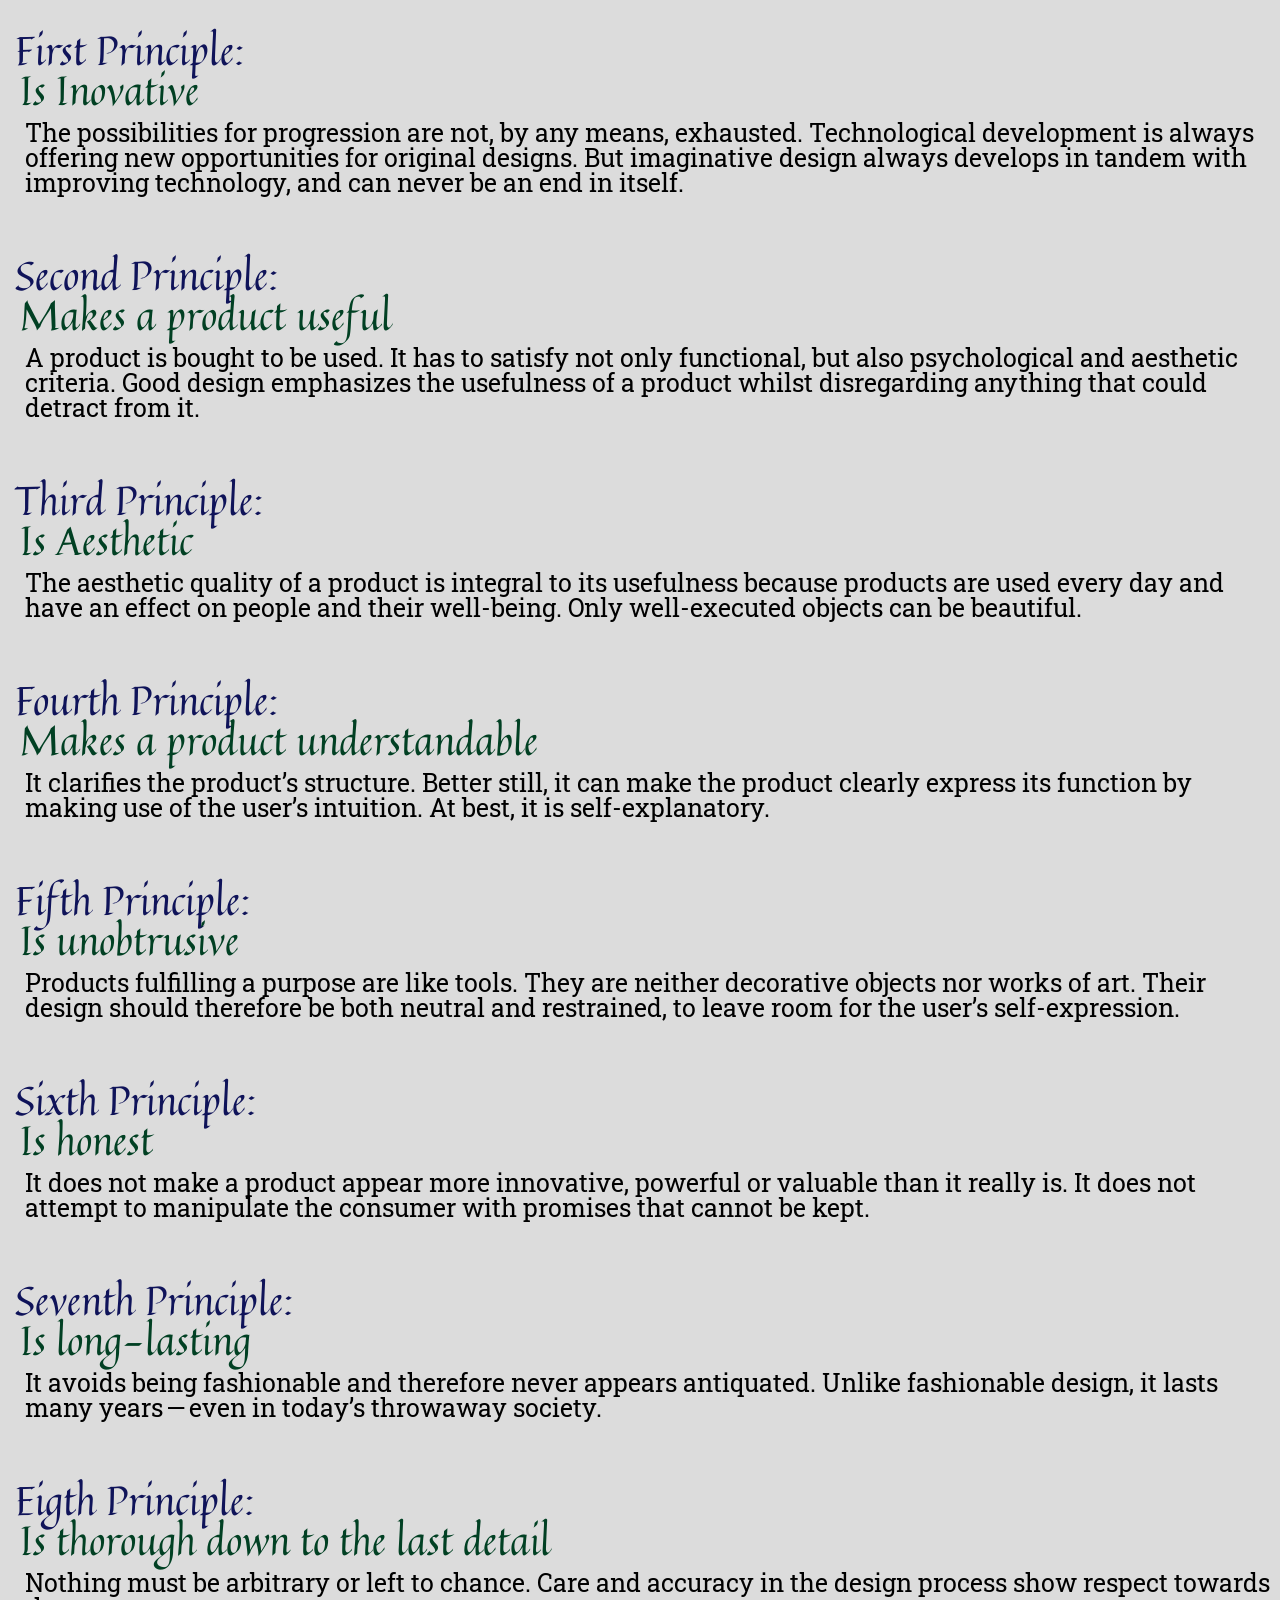
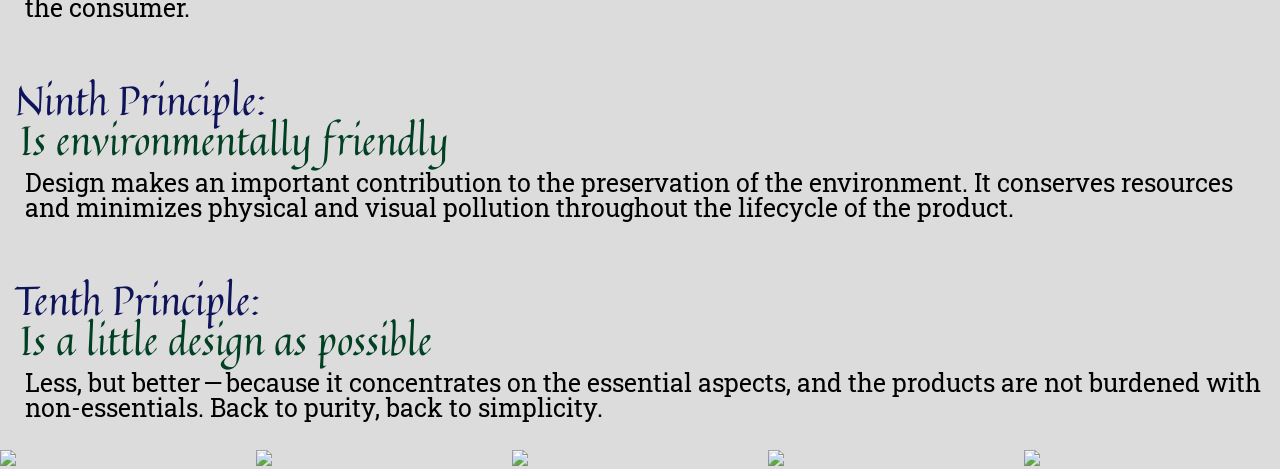
==== site/ten-principles.html @ a95f52fe "Added images to other html" ====
<!DOCTYPE html>
<html lang="en">
<head>
   <meta charset="UTF-8">
  <meta name="viewport" content="width=device-width,initial-scale=1">
  <title>Katherine Correa | katherinesc</title>
  <link href="css/reset.css" rel="stylesheet"><!-- DO NOT EDIT THIS LINE -->
  <link href="css/style.css" rel="stylesheet"><!-- DO NOT EDIT THIS LINE -->

  <link rel="preconnect" href="https://fonts.googleapis.com"> <!--Quintessential + Roboto Slab + New Amsterdam-->
  <link rel="preconnect" href="https://fonts.gstatic.com" crossorigin>
  <link href="https://fonts.googleapis.com/css2?family=New+Amsterdam&family=Quintessential&family=Roboto+Slab:wght@100..900&display=swap" rel="stylesheet">
</head>
<body>
  <main>
    <h3>First Principle:</h3>
    <h4>Is Inovative</h4>
    <h5>The possibilities for progression are not, by any means, exhausted. Technological development is always offering new opportunities for original designs. But imaginative design always develops in tandem with improving technology, and can never be an end in itself.</h5>

    <h3>Second Principle:</h3>
    <h4>Makes a product useful</h4>
    <h5>A product is bought to be used. It has to satisfy not only functional, but also psychological and aesthetic criteria. Good design emphasizes the usefulness of a product whilst disregarding anything that could detract from it.</h5>

    <h3>Third Principle:</h3>
    <h4>Is Aesthetic</h4>
    <h5>The aesthetic quality of a product is integral to its usefulness because products are used every day and have an effect on people and their well-being. Only well-executed objects can be beautiful.</h5>

    <h3>Fourth Principle:</h3>
    <h4>Makes a product understandable</h4>
    <h5>It clarifies the product’s structure. Better still, it can make the product clearly express its function by making use of the user’s intuition. At best, it is self-explanatory.</h5>

    <h3>Fifth Principle:</h3>
    <h4>Is unobtrusive</h4>
    <h5>Products fulfilling a purpose are like tools. They are neither decorative objects nor works of art. Their design should therefore be both neutral and restrained, to leave room for the user’s self-expression.</h5>

    <h3>Sixth Principle:</h3>
    <h4>Is honest</h4>
    <h5>It does not make a product appear more innovative, powerful or valuable than it really is. It does not attempt to manipulate the consumer with promises that cannot be kept.</h5>

    <h3>Seventh Principle:</h3>
    <h4>Is long-lasting</h4>
    <h5>It avoids being fashionable and therefore never appears antiquated. Unlike fashionable design, it lasts many years — even in today’s throwaway society.</h5>

    <h3>Eigth Principle:</h3>
    <h4>Is thorough down to the last detail</h4>
    <h5>Nothing must be arbitrary or left to chance. Care and accuracy in the design process show respect towards the consumer.</h5>

    <h3>Ninth Principle:</h3>
    <h4>Is environmentally friendly</h4>
    <h5>Design makes an important contribution to the preservation of the environment. It conserves resources and minimizes physical and visual pollution throughout the lifecycle of the product.</h5>

    <h3>Tenth Principle:</h3>
    <h4>Is a little design as possible</h4>
    <h5>Less, but better — because it concentrates on the essential aspects, and the products are not burdened with non-essentials. Back to purity, back to simplicity.</h5>

    <div><img src="https://www.arredativo.it/wp-content/uploads/2016/07/dieterfour.jpg" ><img
      src="https://d2lsod3xpjaepj.cloudfront.net/files/assets/2000/1328/crop169/710.jpg"><img src="https://www.lifeofanarchitect.com/wp-content/uploads/2011/05/Dieter-Rams.jpg"><img src="https://miro.medium.com/0*X5BaAZGaiue92Lk_"><img src="https://media.architecturaldigest.com/photos/5bf4395354719d268fefce85/2:1/w_1280%2Cc_limit/image1-dieterramsatvitsoeligbyannebrassierid445copyvitsoe.jpg"></div>
  </main>
</body>
</html>
---- site/css/style.css ----
body {
  background-color:gainsboro;
}

img{
  display:inline-block;
  width:20%
}

h1{
  font-family:"Quintessential", sans-serif;
  font-size: 4rem;
  color:navy;
  padding-top: 20px;
  padding-left: 10px;
}

li,h2{
  padding-top: 20px;
  text-align: center;
  font-family:"Roboto Slab", sans-serif;
  font-size:20px;
  color:#171940;
}

h3{
  padding-top:30px;
  font-family:"Quintessential", sans-serif;
  font-size:40px;
  padding-left:15px;
  color:#0F1359;
}

h4{
  padding-left:20px;
  font-family:"Quintessential", sans-serif;
  font-size:40px;
  color:#014023;
}

h5{
  padding-left:25px;
  padding-top:10px;
  font-size:25px;
  padding-bottom:30px;
  font-family: "Roboto Slab", sans-serif;
}
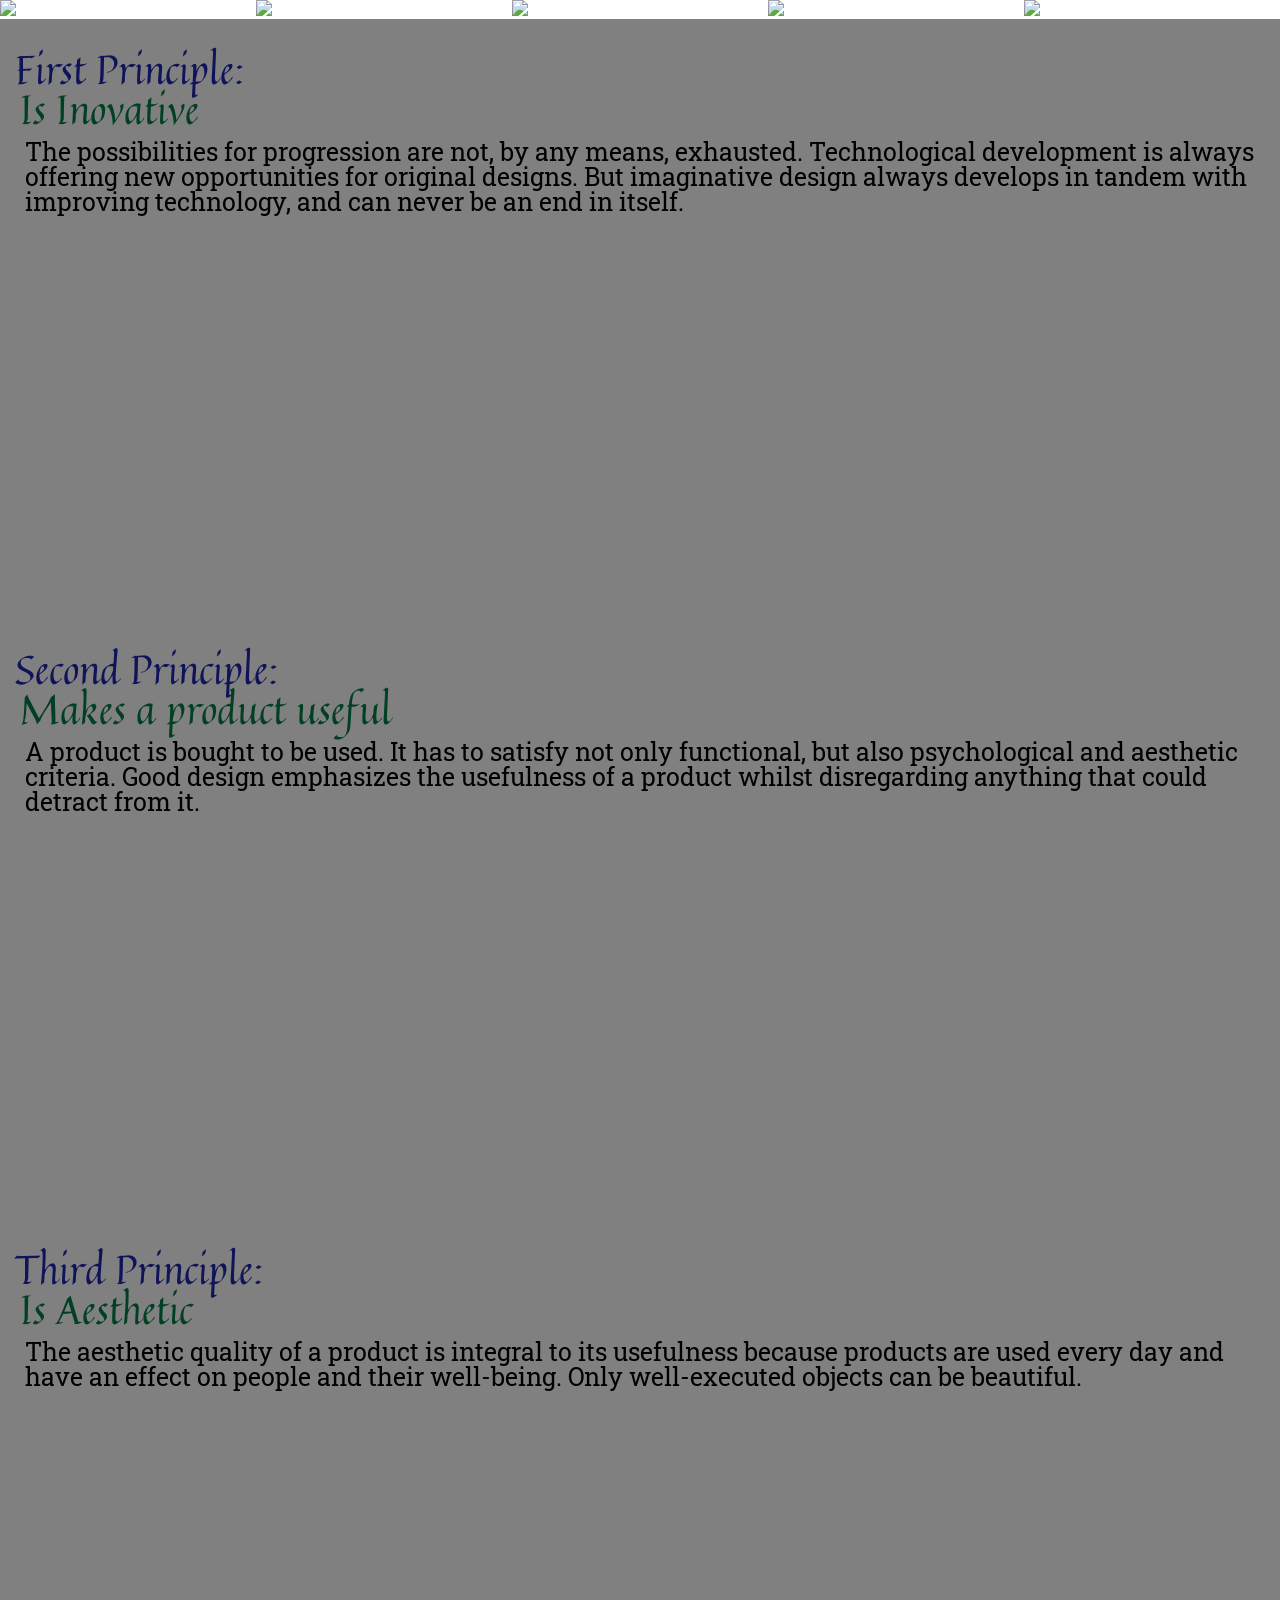
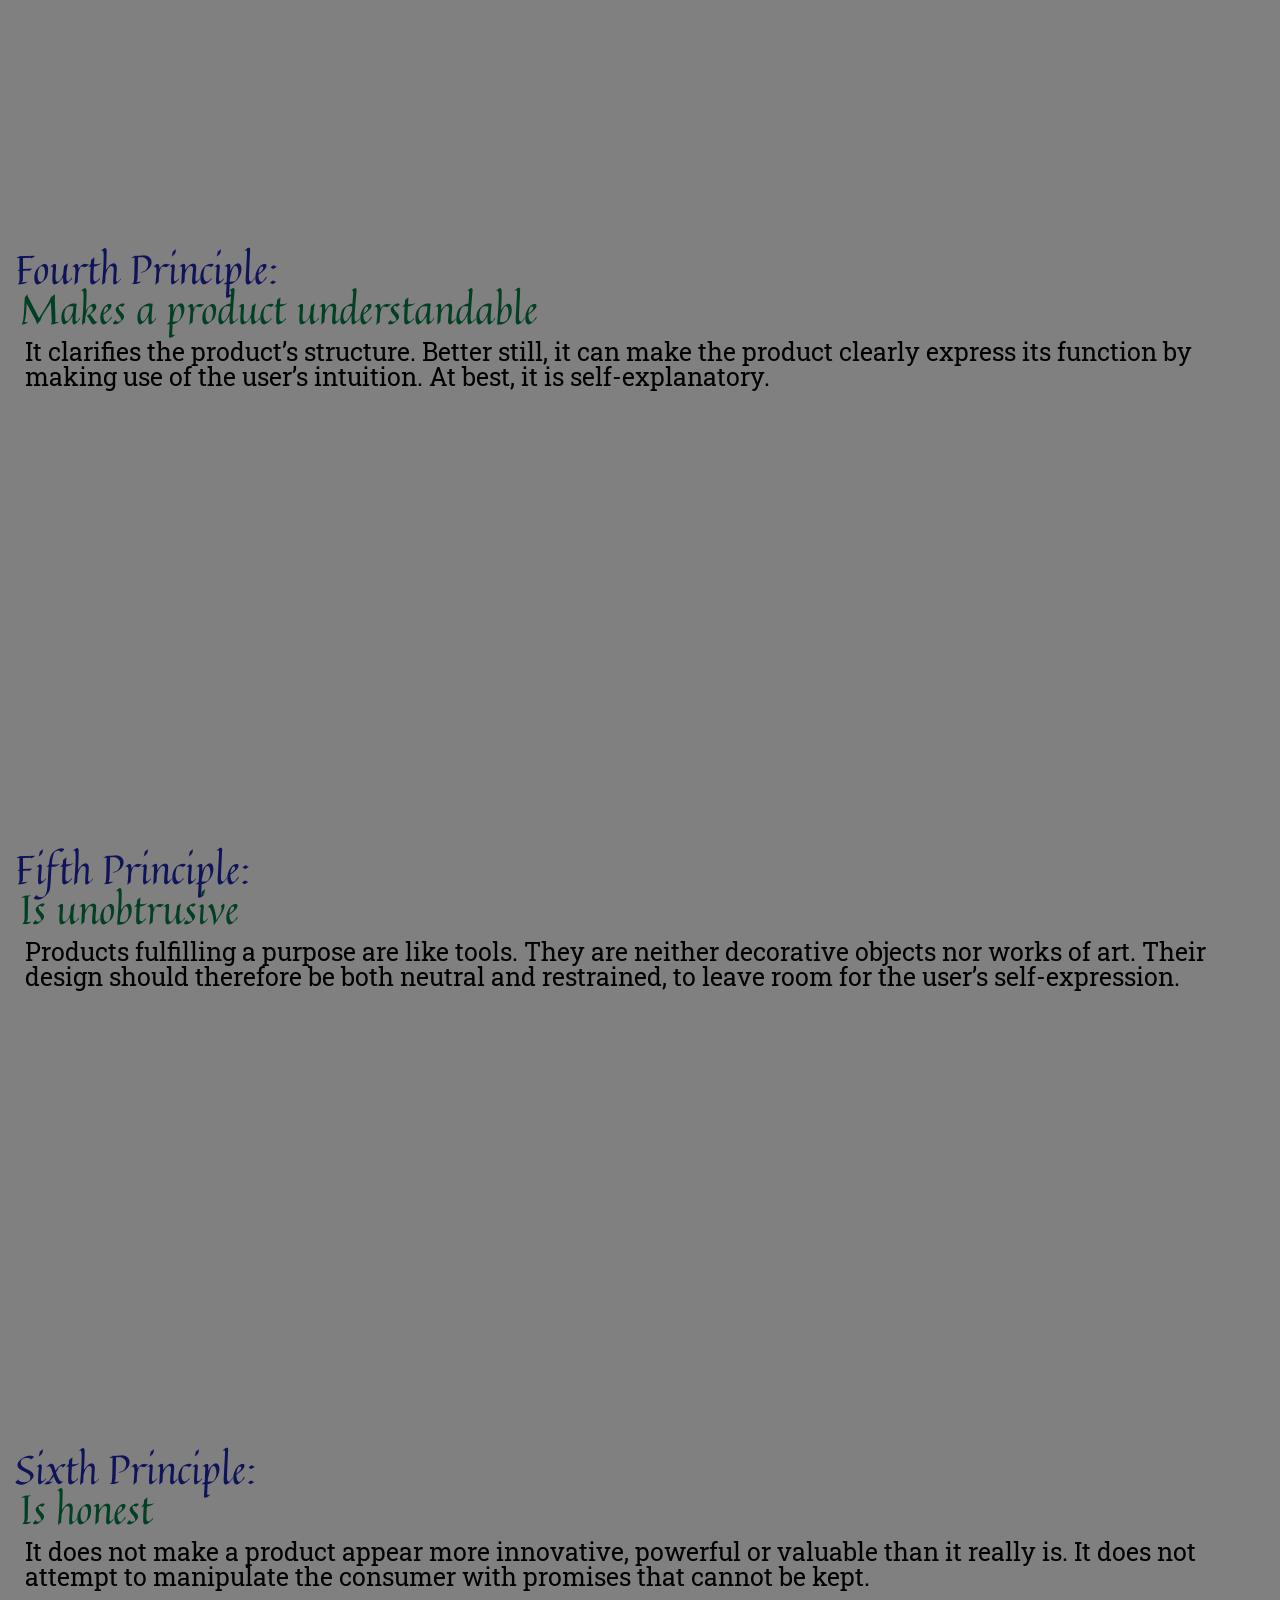
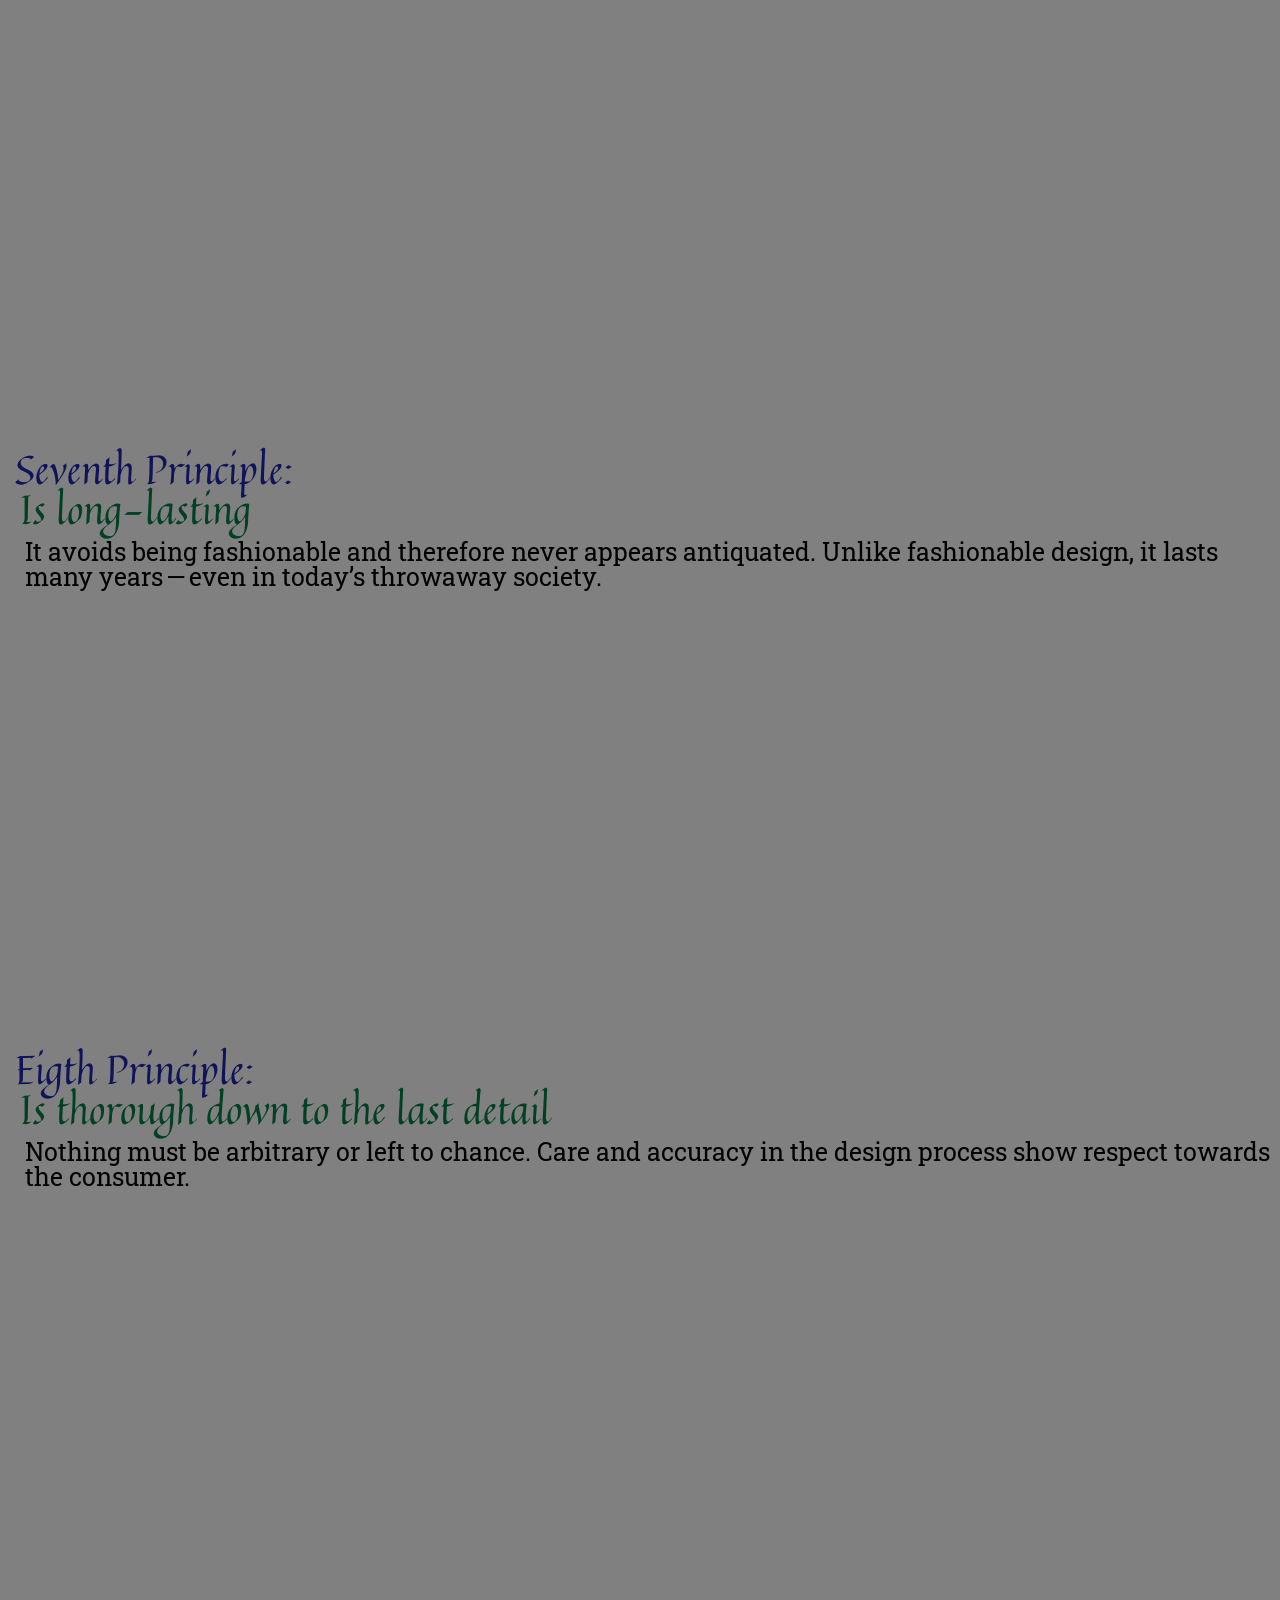
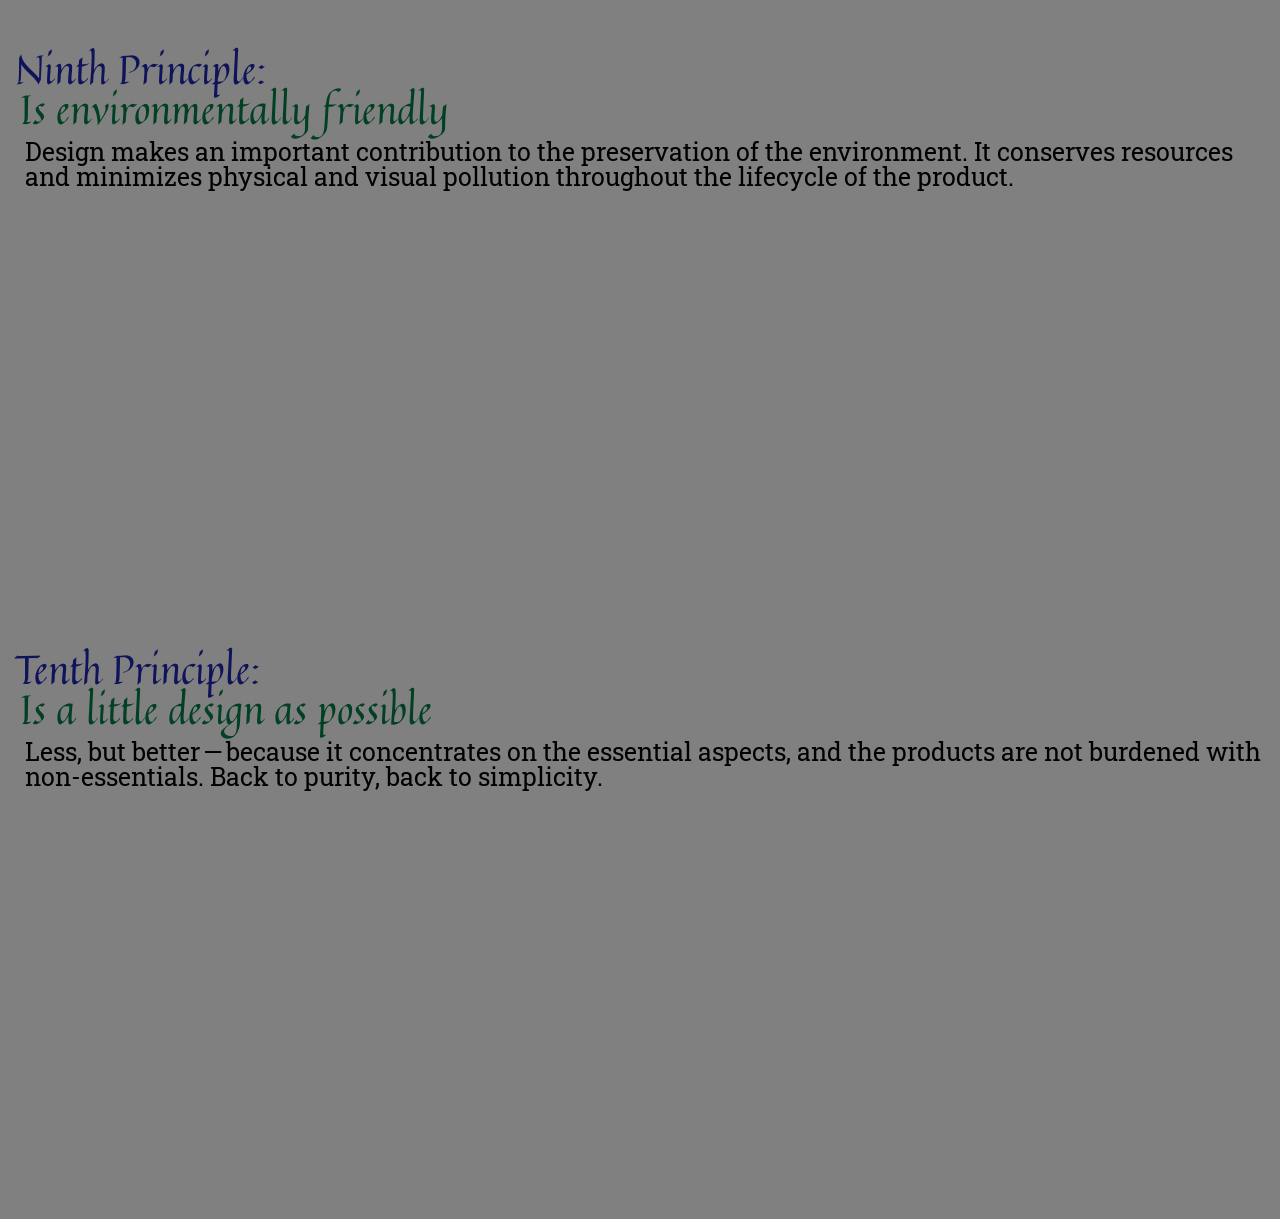
==== commit ba9d7902: "Made images header" ====
--- a/site/ten-principles.html
+++ b/site/ten-principles.html
@@ -12,7 +12,13 @@
   <link href="https://fonts.googleapis.com/css2?family=New+Amsterdam&family=Quintessential&family=Roboto+Slab:wght@100..900&display=swap" rel="stylesheet">
 </head>
 <body>
+  <header>
+    <div><img src="https://www.arredativo.it/wp-content/uploads/2016/07/dieterfour.jpg" ><img
+      src="https://d2lsod3xpjaepj.cloudfront.net/files/assets/2000/1328/crop169/710.jpg"><img src="https://www.lifeofanarchitect.com/wp-content/uploads/2011/05/Dieter-Rams.jpg"><img src="https://miro.medium.com/0*X5BaAZGaiue92Lk_"><img src="https://media.architecturaldigest.com/photos/5bf4395354719d268fefce85/2:1/w_1280%2Cc_limit/image1-dieterramsatvitsoeligbyannebrassierid445copyvitsoe.jpg"></div>
+    </header>
+
   <main>
+
     <h3>First Principle:</h3>
     <h4>Is Inovative</h4>
     <h5>The possibilities for progression are not, by any means, exhausted. Technological development is always offering new opportunities for original designs. But imaginative design always develops in tandem with improving technology, and can never be an end in itself.</h5>
@@ -53,8 +59,6 @@
     <h4>Is a little design as possible</h4>
     <h5>Less, but better — because it concentrates on the essential aspects, and the products are not burdened with non-essentials. Back to purity, back to simplicity.</h5>
 
-    <div><img src="https://www.arredativo.it/wp-content/uploads/2016/07/dieterfour.jpg" ><img
-      src="https://d2lsod3xpjaepj.cloudfront.net/files/assets/2000/1328/crop169/710.jpg"><img src="https://www.lifeofanarchitect.com/wp-content/uploads/2011/05/Dieter-Rams.jpg"><img src="https://miro.medium.com/0*X5BaAZGaiue92Lk_"><img src="https://media.architecturaldigest.com/photos/5bf4395354719d268fefce85/2:1/w_1280%2Cc_limit/image1-dieterramsatvitsoeligbyannebrassierid445copyvitsoe.jpg"></div>
   </main>
 </body>
 </html>
--- a/site/css/style.css
+++ b/site/css/style.css
@@ -1,6 +1,12 @@
 body {
-  background-color:gainsboro;
+  background-image: linear-gradient(rgba(0,0,0,0.3)), url("../img/dieter-rams-5.jpg");
+  background-attachment: fixed;
+  height: 100vh;
+  background-size: cover;
+  background-position: center;
+  background-repeat: no-repeat;
 }
+
 
 img{
   display:inline-block;
@@ -20,7 +26,7 @@
   text-align: center;
   font-family:"Roboto Slab", sans-serif;
   font-size:20px;
-  color:#171940;
+  color:whitesmoke;
 }
 
 h3{
@@ -29,6 +35,7 @@
   font-size:40px;
   padding-left:15px;
   color:#0F1359;
+  background-color: gray;
 }
 
 h4{
@@ -36,6 +43,7 @@
   font-family:"Quintessential", sans-serif;
   font-size:40px;
   color:#014023;
+  background-color: gray;
 }
 
 h5{
@@ -44,4 +52,6 @@
   font-size:25px;
   padding-bottom:30px;
   font-family: "Roboto Slab", sans-serif;
+  height: 50vh;
+  background-color: gray;
 }
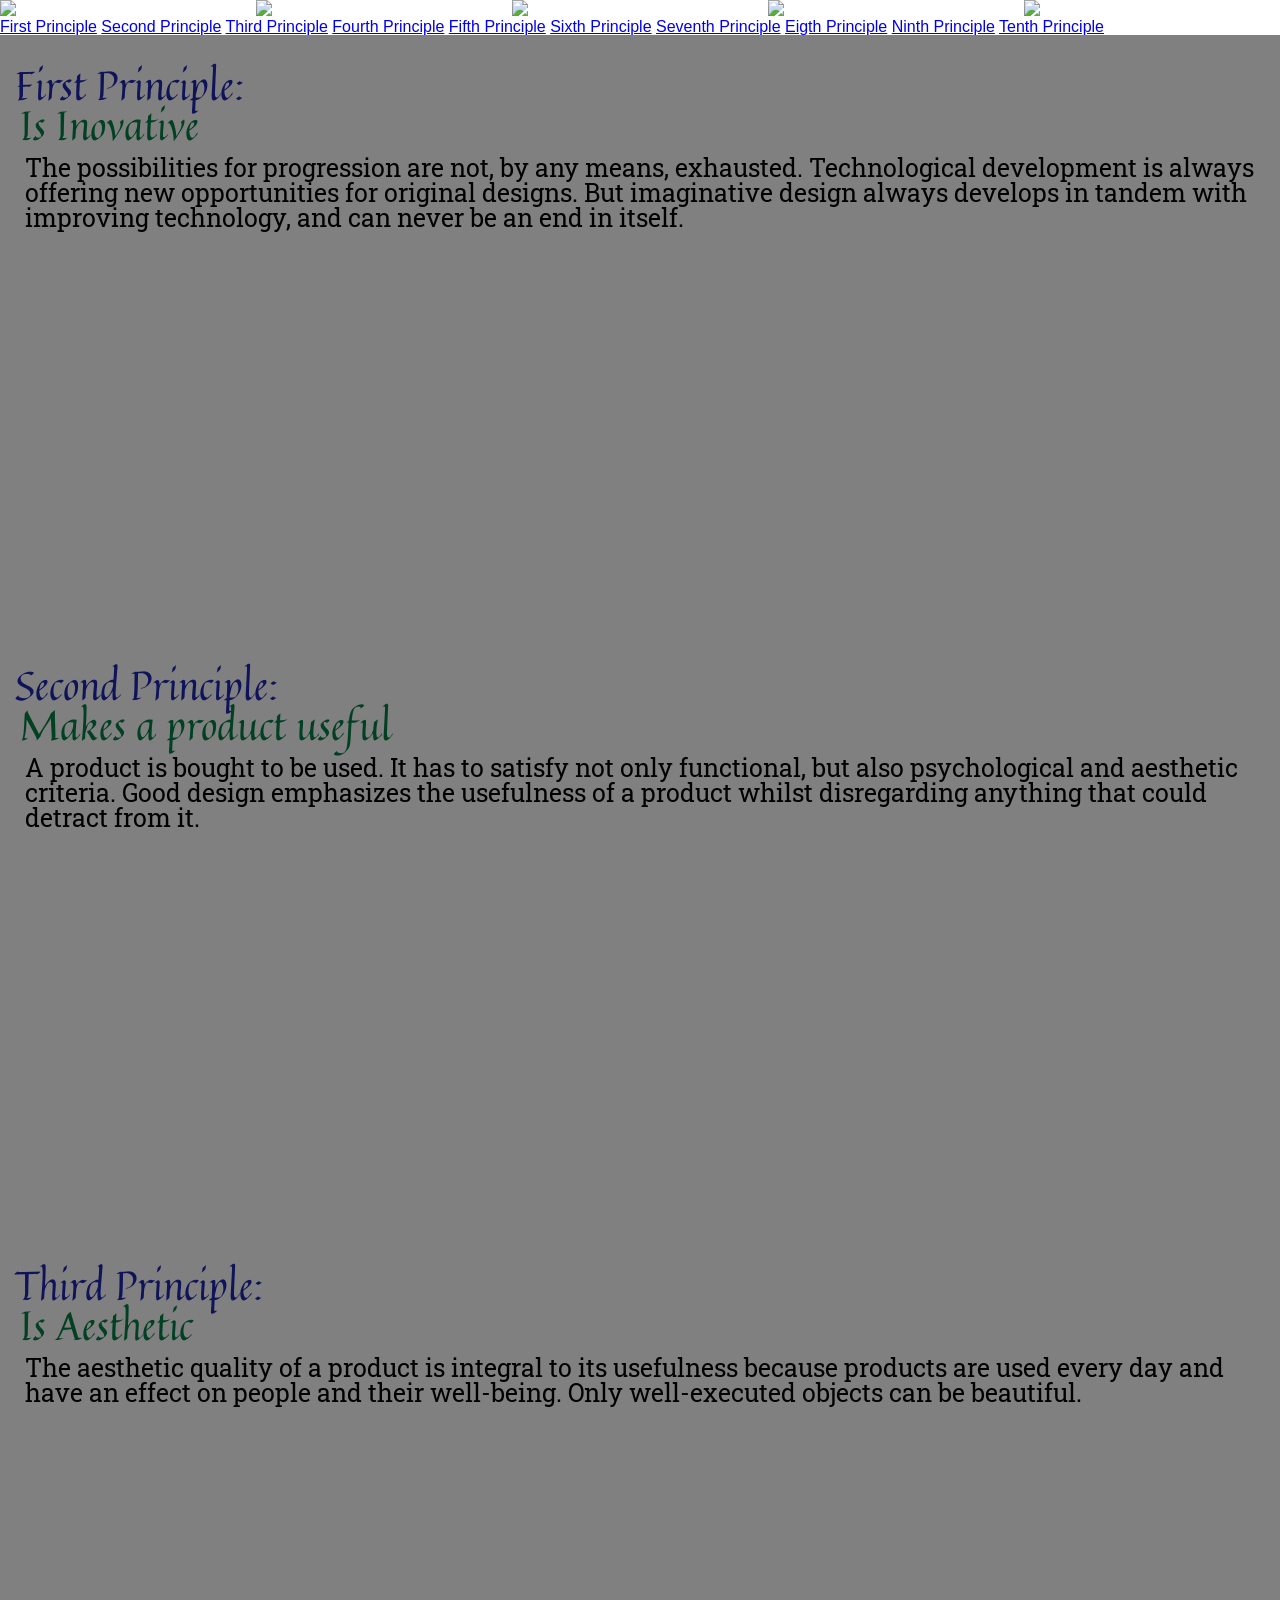
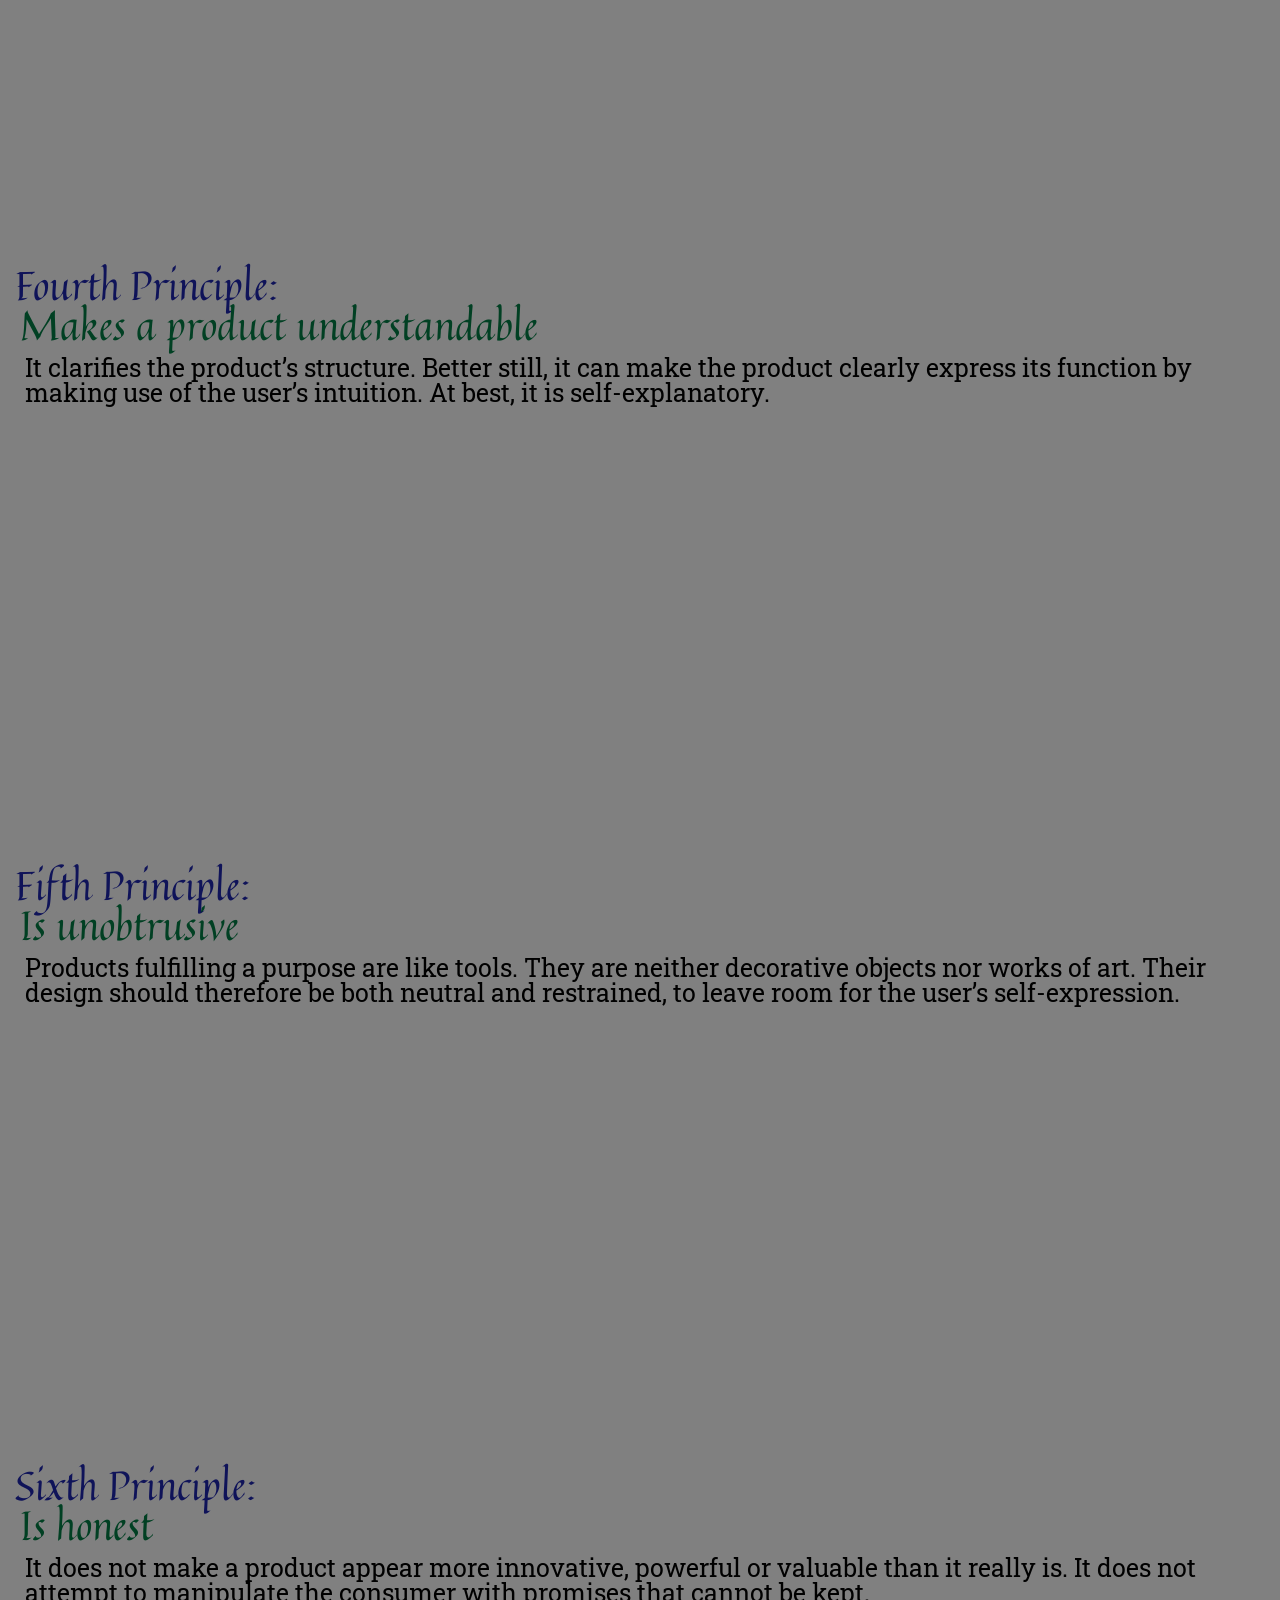
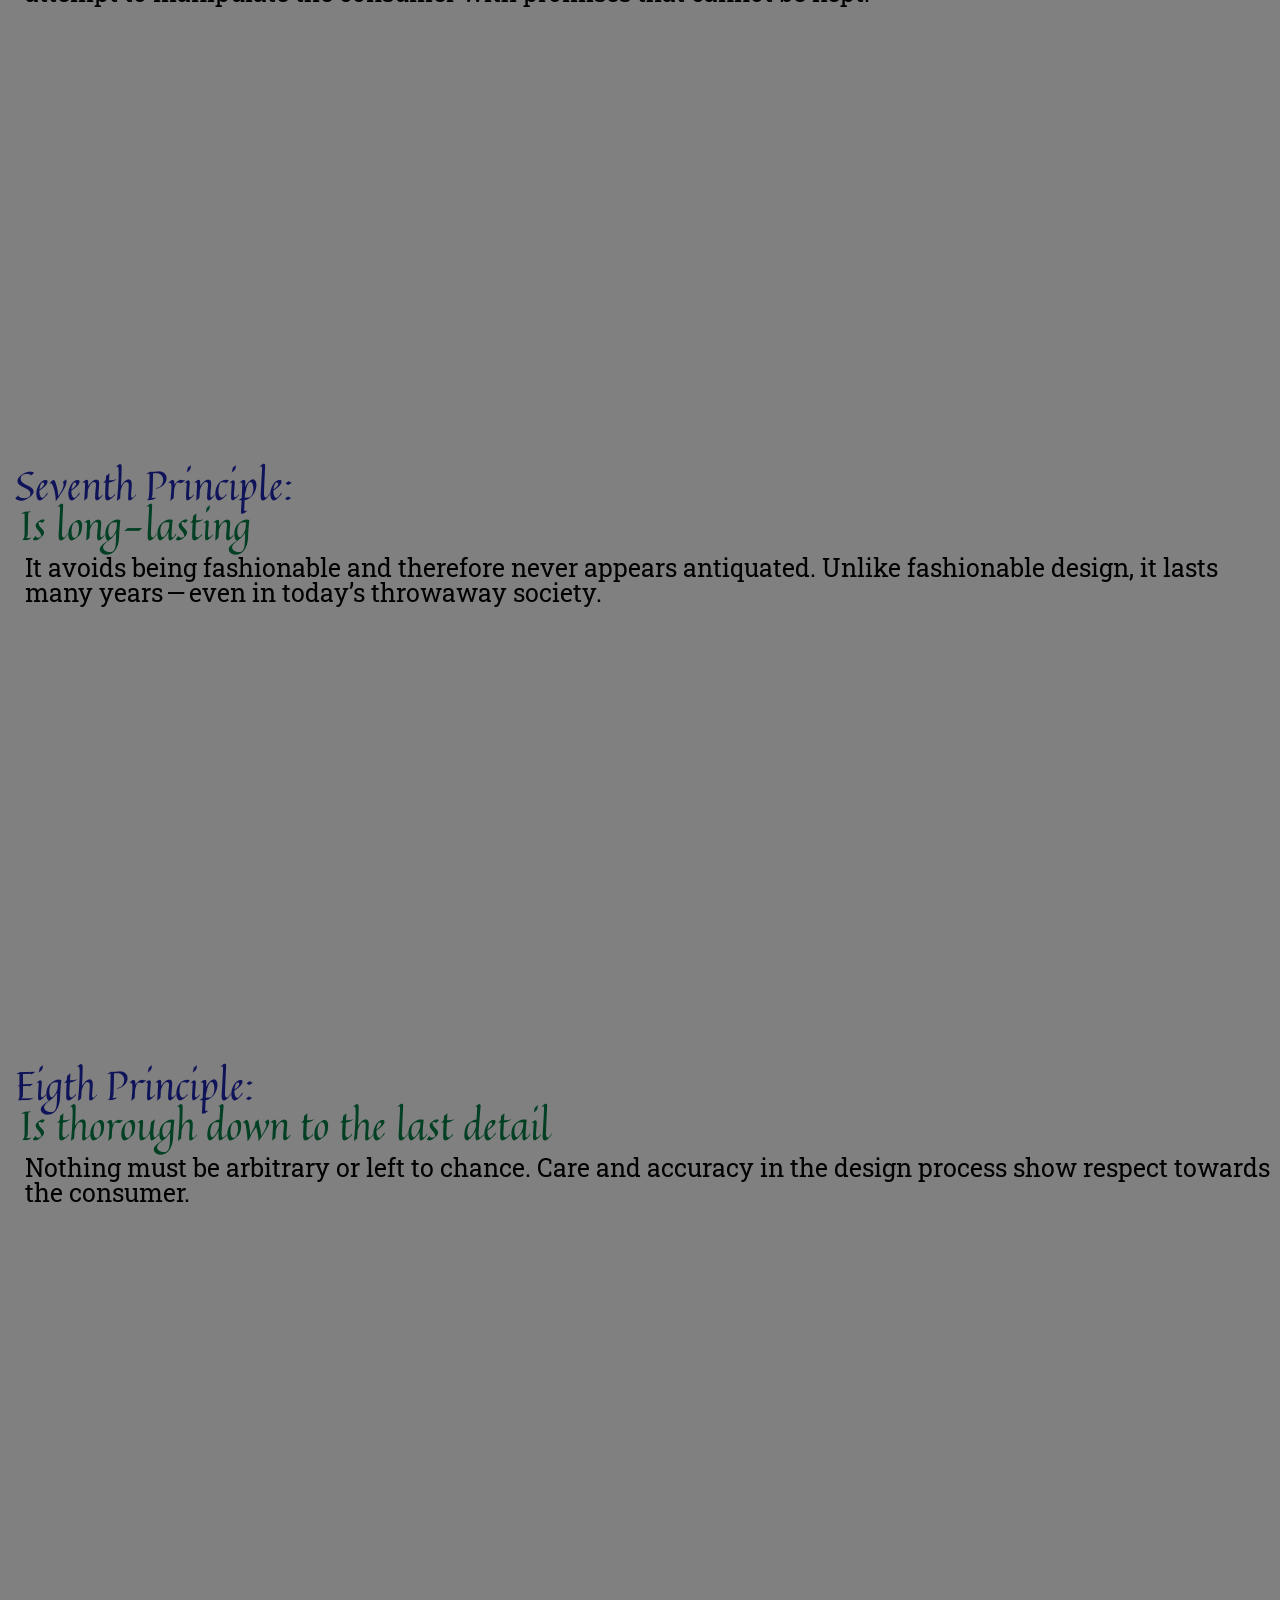
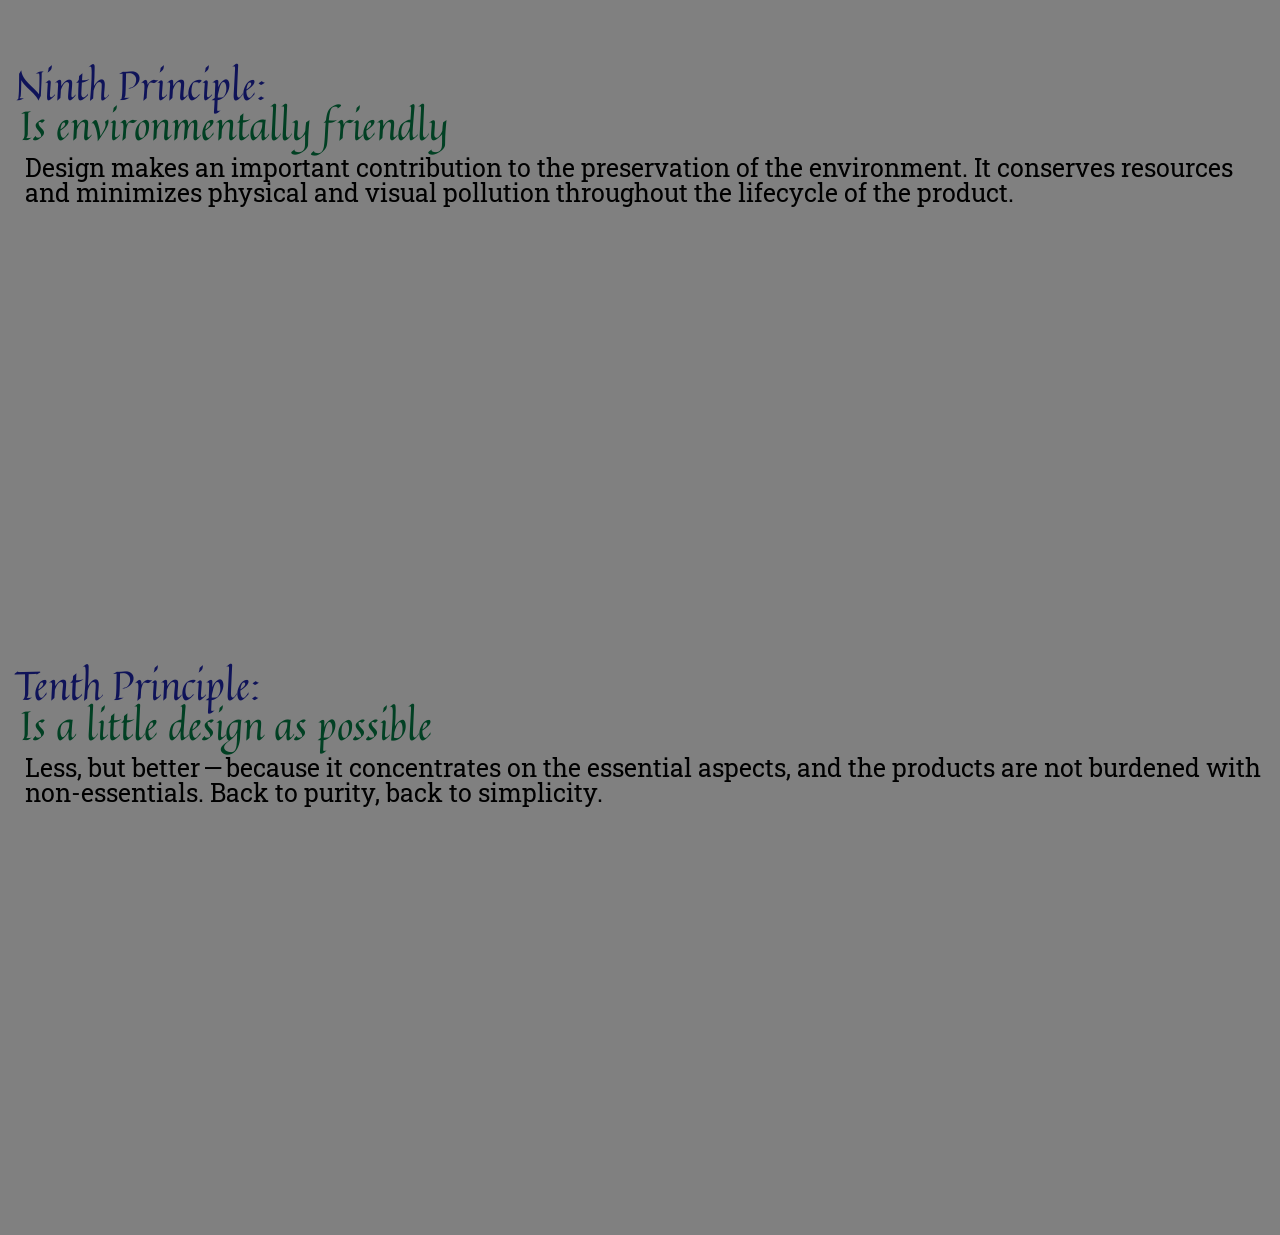
==== commit 35a5dc72: "Made nav element" ====
--- a/site/ten-principles.html
+++ b/site/ten-principles.html
@@ -13,11 +13,24 @@
 </head>
 <body>
   <header>
-    <div><img src="https://www.arredativo.it/wp-content/uploads/2016/07/dieterfour.jpg" ><img
-      src="https://d2lsod3xpjaepj.cloudfront.net/files/assets/2000/1328/crop169/710.jpg"><img src="https://www.lifeofanarchitect.com/wp-content/uploads/2011/05/Dieter-Rams.jpg"><img src="https://miro.medium.com/0*X5BaAZGaiue92Lk_"><img src="https://media.architecturaldigest.com/photos/5bf4395354719d268fefce85/2:1/w_1280%2Cc_limit/image1-dieterramsatvitsoeligbyannebrassierid445copyvitsoe.jpg"></div>
+    <div><img src="https://www.arredativo.it/wp-content/uploads/2016/07/dieterfour.jpg"><img
+      src="https://d2lsod3xpjaepj.cloudfront.net/files/assets/2000/1328/crop169/710.jpg"><img src="https://miro.medium.com/0*X5BaAZGaiue92Lk_"><img
+      src="https://d2lsod3xpjaepj.cloudfront.net/files/assets/2000/1328/crop169/710.jpg"><img src="https://www.arredativo.it/wp-content/uploads/2016/07/dieterfour.jpg"></div>
     </header>
 
   <main>
+    <nav>
+      <a href="#first-principle">First Principle</a>
+      <a href="#second-principle">Second Principle</a>
+      <a href="#third-principle">Third Principle</a>
+      <a href="#fourth-principle">Fourth Principle</a>
+      <a href="#fifth-principle">Fifth Principle</a>
+      <a href="#sixth-principle">Sixth Principle</a>
+      <a href="#seventh-principle">Seventh Principle</a>
+      <a href="#eigth-principle">Eigth Principle</a>
+      <a href="#ninth-principle">Ninth Principle</a>
+      <a href="#tenth-principle">Tenth Principle</a>
+    </nav>
 
     <h3>First Principle:</h3>
     <h4>Is Inovative</h4>
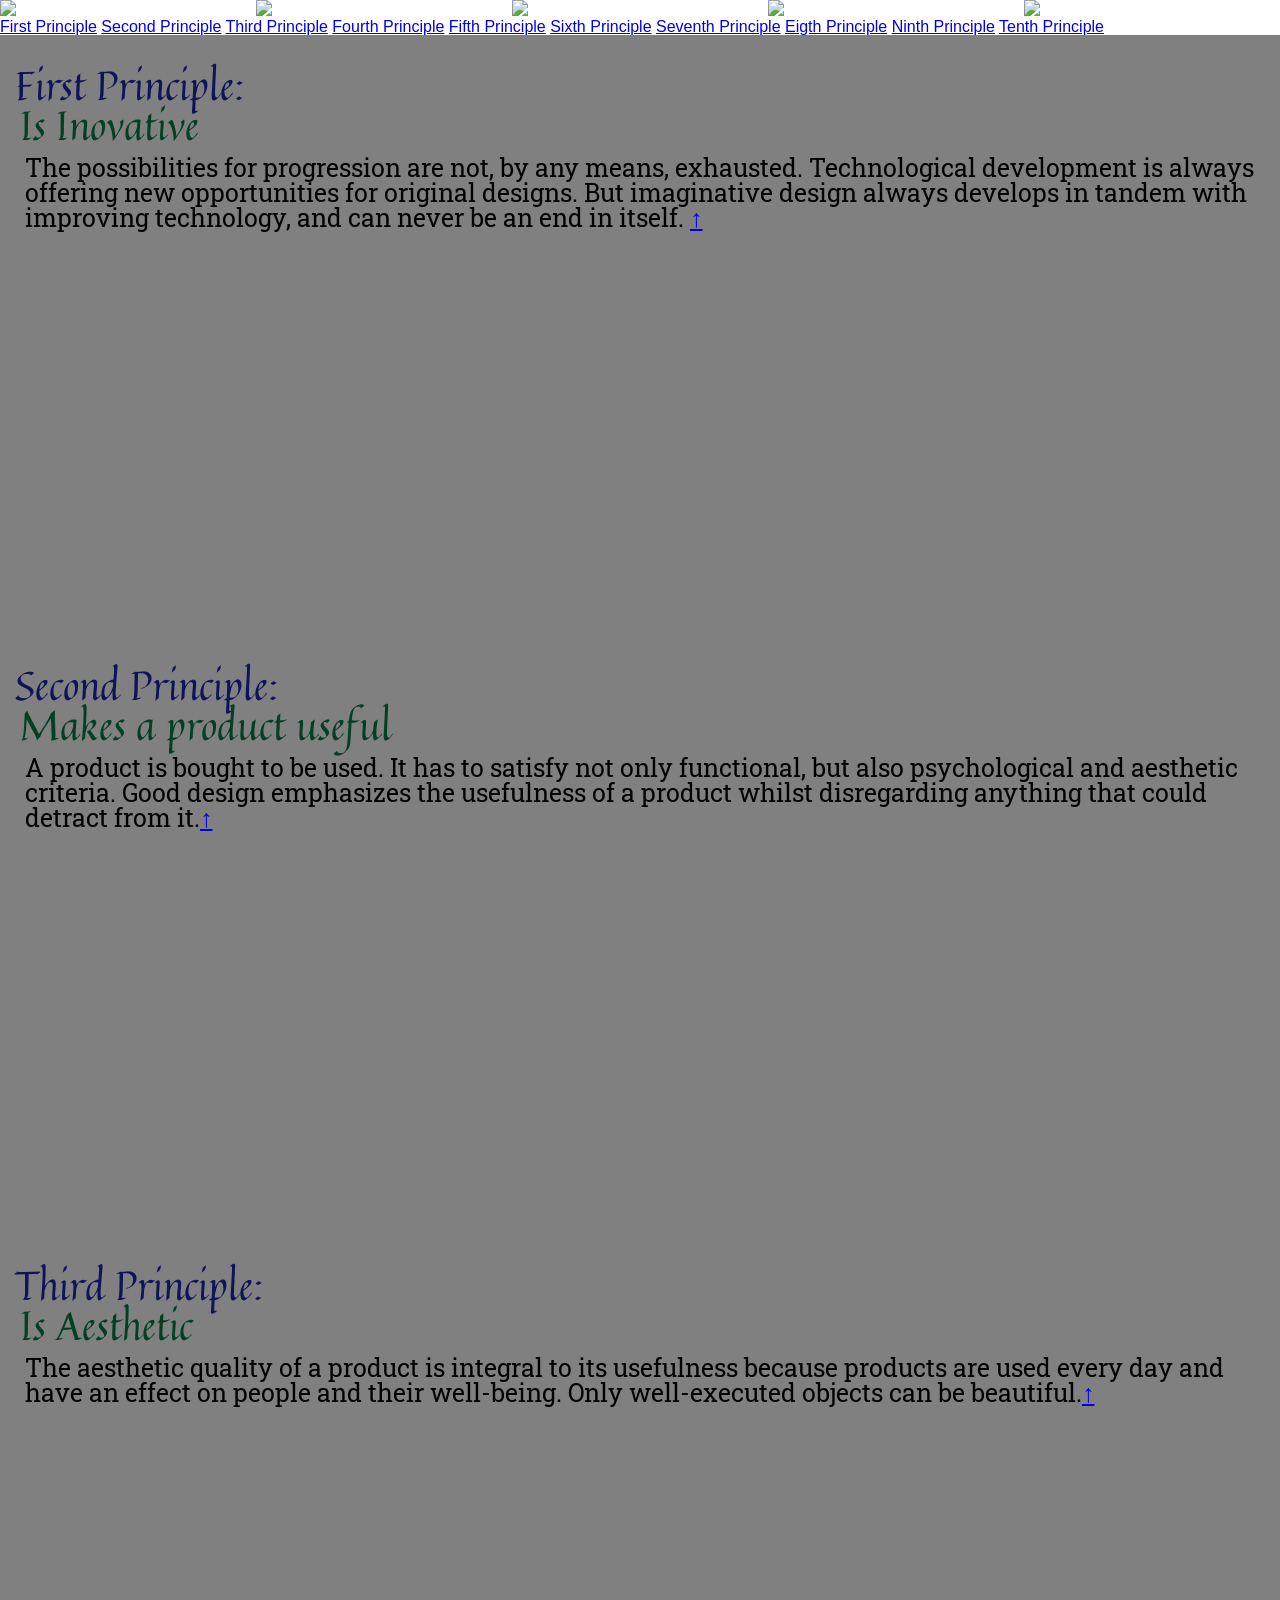
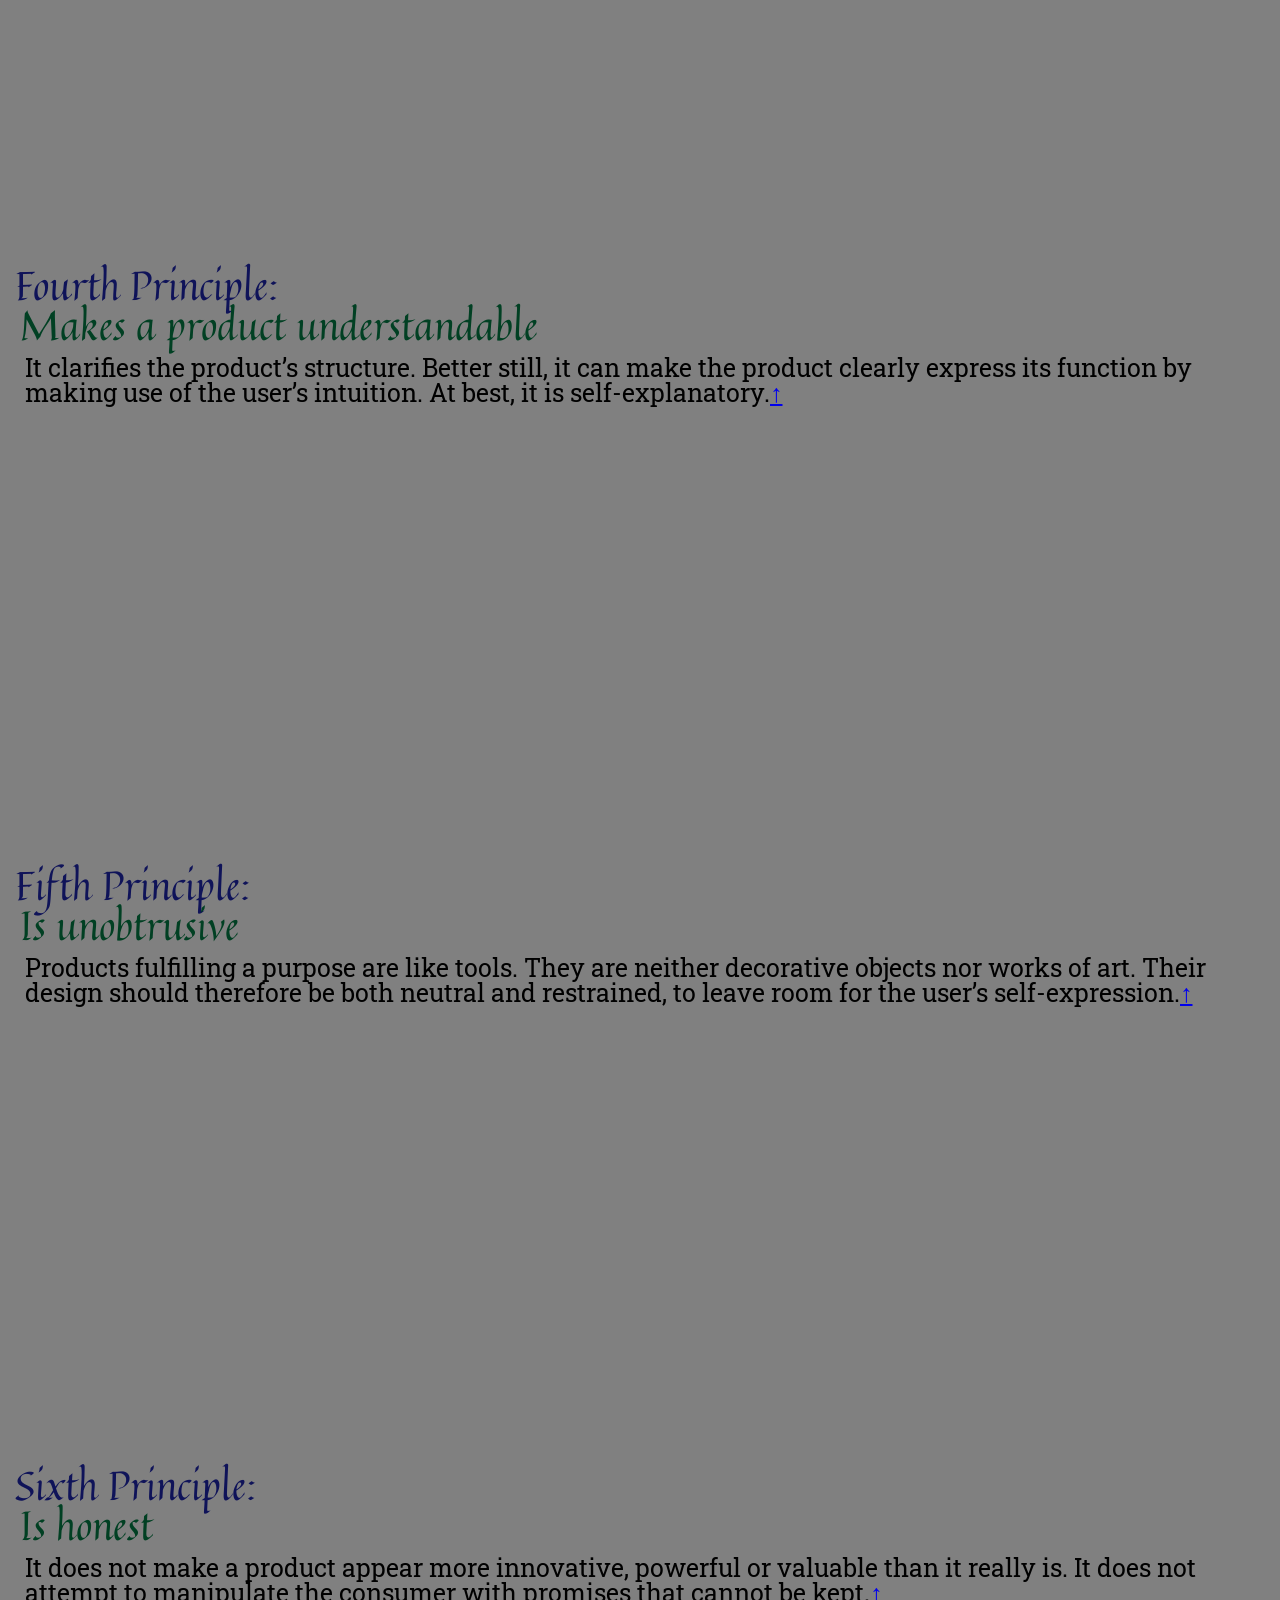
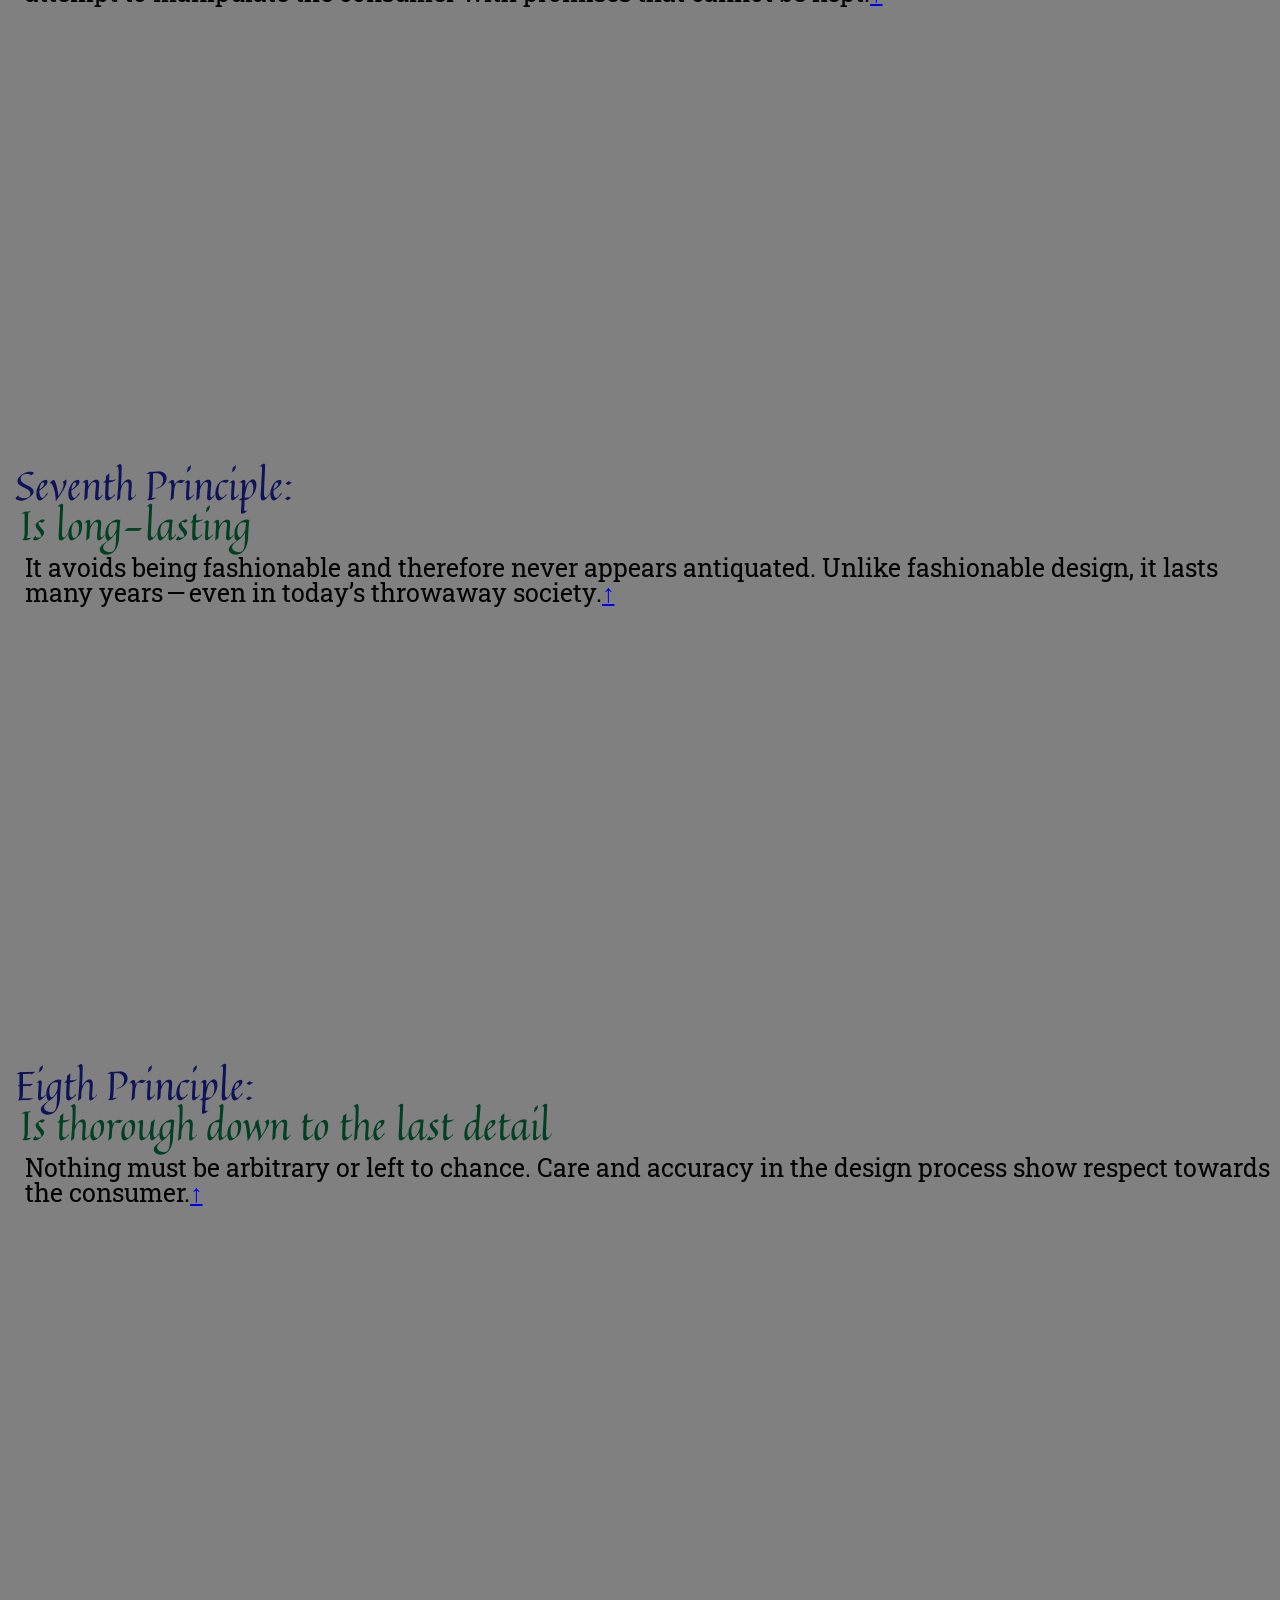
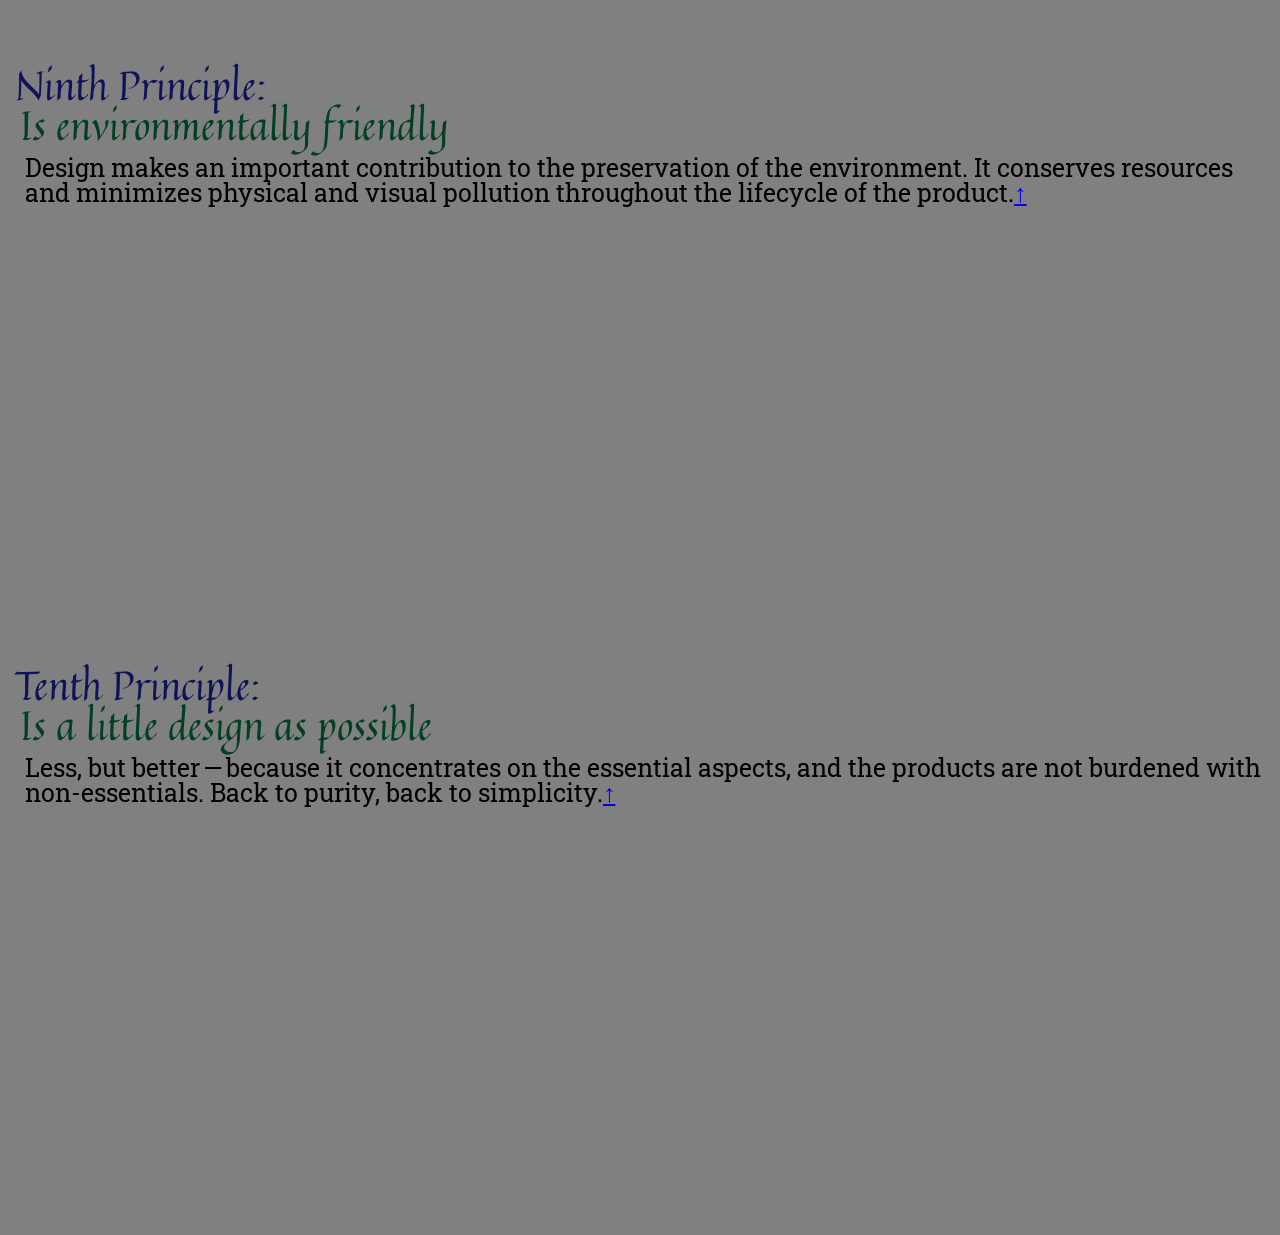
==== commit 53d323b3: "Added more navigation" ====
--- a/site/ten-principles.html
+++ b/site/ten-principles.html
@@ -11,7 +11,7 @@
   <link rel="preconnect" href="https://fonts.gstatic.com" crossorigin>
   <link href="https://fonts.googleapis.com/css2?family=New+Amsterdam&family=Quintessential&family=Roboto+Slab:wght@100..900&display=swap" rel="stylesheet">
 </head>
-<body>
+<body class="ten-principles-file">
   <header>
     <div><img src="https://www.arredativo.it/wp-content/uploads/2016/07/dieterfour.jpg"><img
       src="https://d2lsod3xpjaepj.cloudfront.net/files/assets/2000/1328/crop169/710.jpg"><img src="https://miro.medium.com/0*X5BaAZGaiue92Lk_"><img
@@ -32,45 +32,45 @@
       <a href="#tenth-principle">Tenth Principle</a>
     </nav>
 
-    <h3>First Principle:</h3>
+    <h3 id="first-principle">First Principle: </h3>
     <h4>Is Inovative</h4>
-    <h5>The possibilities for progression are not, by any means, exhausted. Technological development is always offering new opportunities for original designs. But imaginative design always develops in tandem with improving technology, and can never be an end in itself.</h5>
+    <h5>The possibilities for progression are not, by any means, exhausted. Technological development is always offering new opportunities for original designs. But imaginative design always develops in tandem with improving technology, and can never be an end in itself. <a href="#">↑</a> </h5>
 
-    <h3>Second Principle:</h3>
+    <h3 id="second-principle">Second Principle: </h3>
     <h4>Makes a product useful</h4>
-    <h5>A product is bought to be used. It has to satisfy not only functional, but also psychological and aesthetic criteria. Good design emphasizes the usefulness of a product whilst disregarding anything that could detract from it.</h5>
+    <h5>A product is bought to be used. It has to satisfy not only functional, but also psychological and aesthetic criteria. Good design emphasizes the usefulness of a product whilst disregarding anything that could detract from it.<a href="#">↑</a></h5>
 
-    <h3>Third Principle:</h3>
+    <h3 id="third-principle">Third Principle:</h3>
     <h4>Is Aesthetic</h4>
-    <h5>The aesthetic quality of a product is integral to its usefulness because products are used every day and have an effect on people and their well-being. Only well-executed objects can be beautiful.</h5>
+    <h5>The aesthetic quality of a product is integral to its usefulness because products are used every day and have an effect on people and their well-being. Only well-executed objects can be beautiful.<a href="#">↑</a></h5>
 
-    <h3>Fourth Principle:</h3>
+    <h3 id="fourth-principle">Fourth Principle:</h3>
     <h4>Makes a product understandable</h4>
-    <h5>It clarifies the product’s structure. Better still, it can make the product clearly express its function by making use of the user’s intuition. At best, it is self-explanatory.</h5>
+    <h5>It clarifies the product’s structure. Better still, it can make the product clearly express its function by making use of the user’s intuition. At best, it is self-explanatory.<a href="#">↑</a></h5>
 
-    <h3>Fifth Principle:</h3>
+    <h3 id="fifth-principle">Fifth Principle: </h3>
     <h4>Is unobtrusive</h4>
-    <h5>Products fulfilling a purpose are like tools. They are neither decorative objects nor works of art. Their design should therefore be both neutral and restrained, to leave room for the user’s self-expression.</h5>
+    <h5>Products fulfilling a purpose are like tools. They are neither decorative objects nor works of art. Their design should therefore be both neutral and restrained, to leave room for the user’s self-expression.<a href="#">↑</a></h5>
 
-    <h3>Sixth Principle:</h3>
+    <h3 id="sixth-principle">Sixth Principle: </h3>
     <h4>Is honest</h4>
-    <h5>It does not make a product appear more innovative, powerful or valuable than it really is. It does not attempt to manipulate the consumer with promises that cannot be kept.</h5>
+    <h5>It does not make a product appear more innovative, powerful or valuable than it really is. It does not attempt to manipulate the consumer with promises that cannot be kept.<a href="#">↑</a></h5>
 
-    <h3>Seventh Principle:</h3>
+    <h3 id="seventh-principle">Seventh Principle: </h3>
     <h4>Is long-lasting</h4>
-    <h5>It avoids being fashionable and therefore never appears antiquated. Unlike fashionable design, it lasts many years — even in today’s throwaway society.</h5>
+    <h5>It avoids being fashionable and therefore never appears antiquated. Unlike fashionable design, it lasts many years — even in today’s throwaway society.<a href="#">↑</a></h5>
 
-    <h3>Eigth Principle:</h3>
+    <h3 id="eigth-principle">Eigth Principle: </h3>
     <h4>Is thorough down to the last detail</h4>
-    <h5>Nothing must be arbitrary or left to chance. Care and accuracy in the design process show respect towards the consumer.</h5>
+    <h5>Nothing must be arbitrary or left to chance. Care and accuracy in the design process show respect towards the consumer.<a href="#">↑</a></h5>
 
-    <h3>Ninth Principle:</h3>
+    <h3 id="ninth-principle">Ninth Principle: </h3>
     <h4>Is environmentally friendly</h4>
-    <h5>Design makes an important contribution to the preservation of the environment. It conserves resources and minimizes physical and visual pollution throughout the lifecycle of the product.</h5>
+    <h5>Design makes an important contribution to the preservation of the environment. It conserves resources and minimizes physical and visual pollution throughout the lifecycle of the product.<a href="#">↑</a></h5>
 
-    <h3>Tenth Principle:</h3>
+    <h3 id="tenth-principle">Tenth Principle: </h3>
     <h4>Is a little design as possible</h4>
-    <h5>Less, but better — because it concentrates on the essential aspects, and the products are not burdened with non-essentials. Back to purity, back to simplicity.</h5>
+    <h5>Less, but better — because it concentrates on the essential aspects, and the products are not burdened with non-essentials. Back to purity, back to simplicity.<a href="#">↑</a></h5>
 
   </main>
 </body>
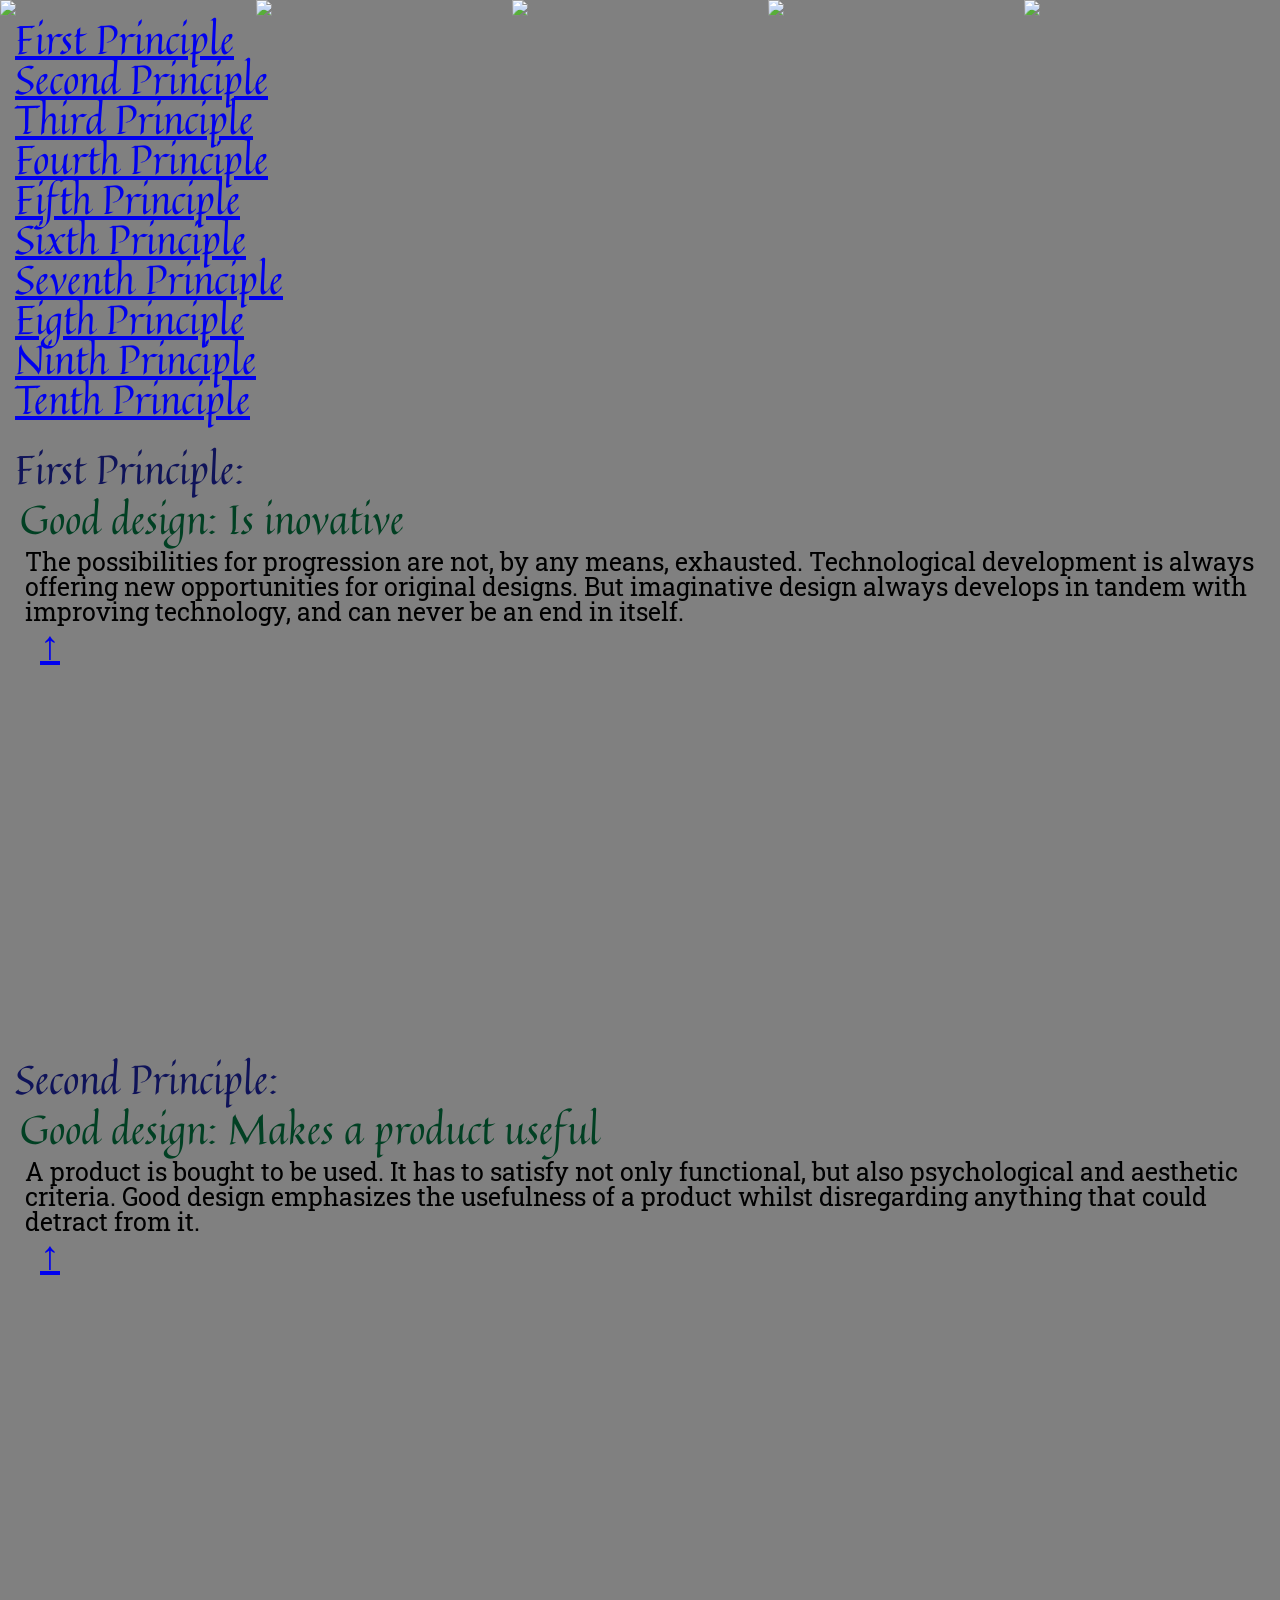
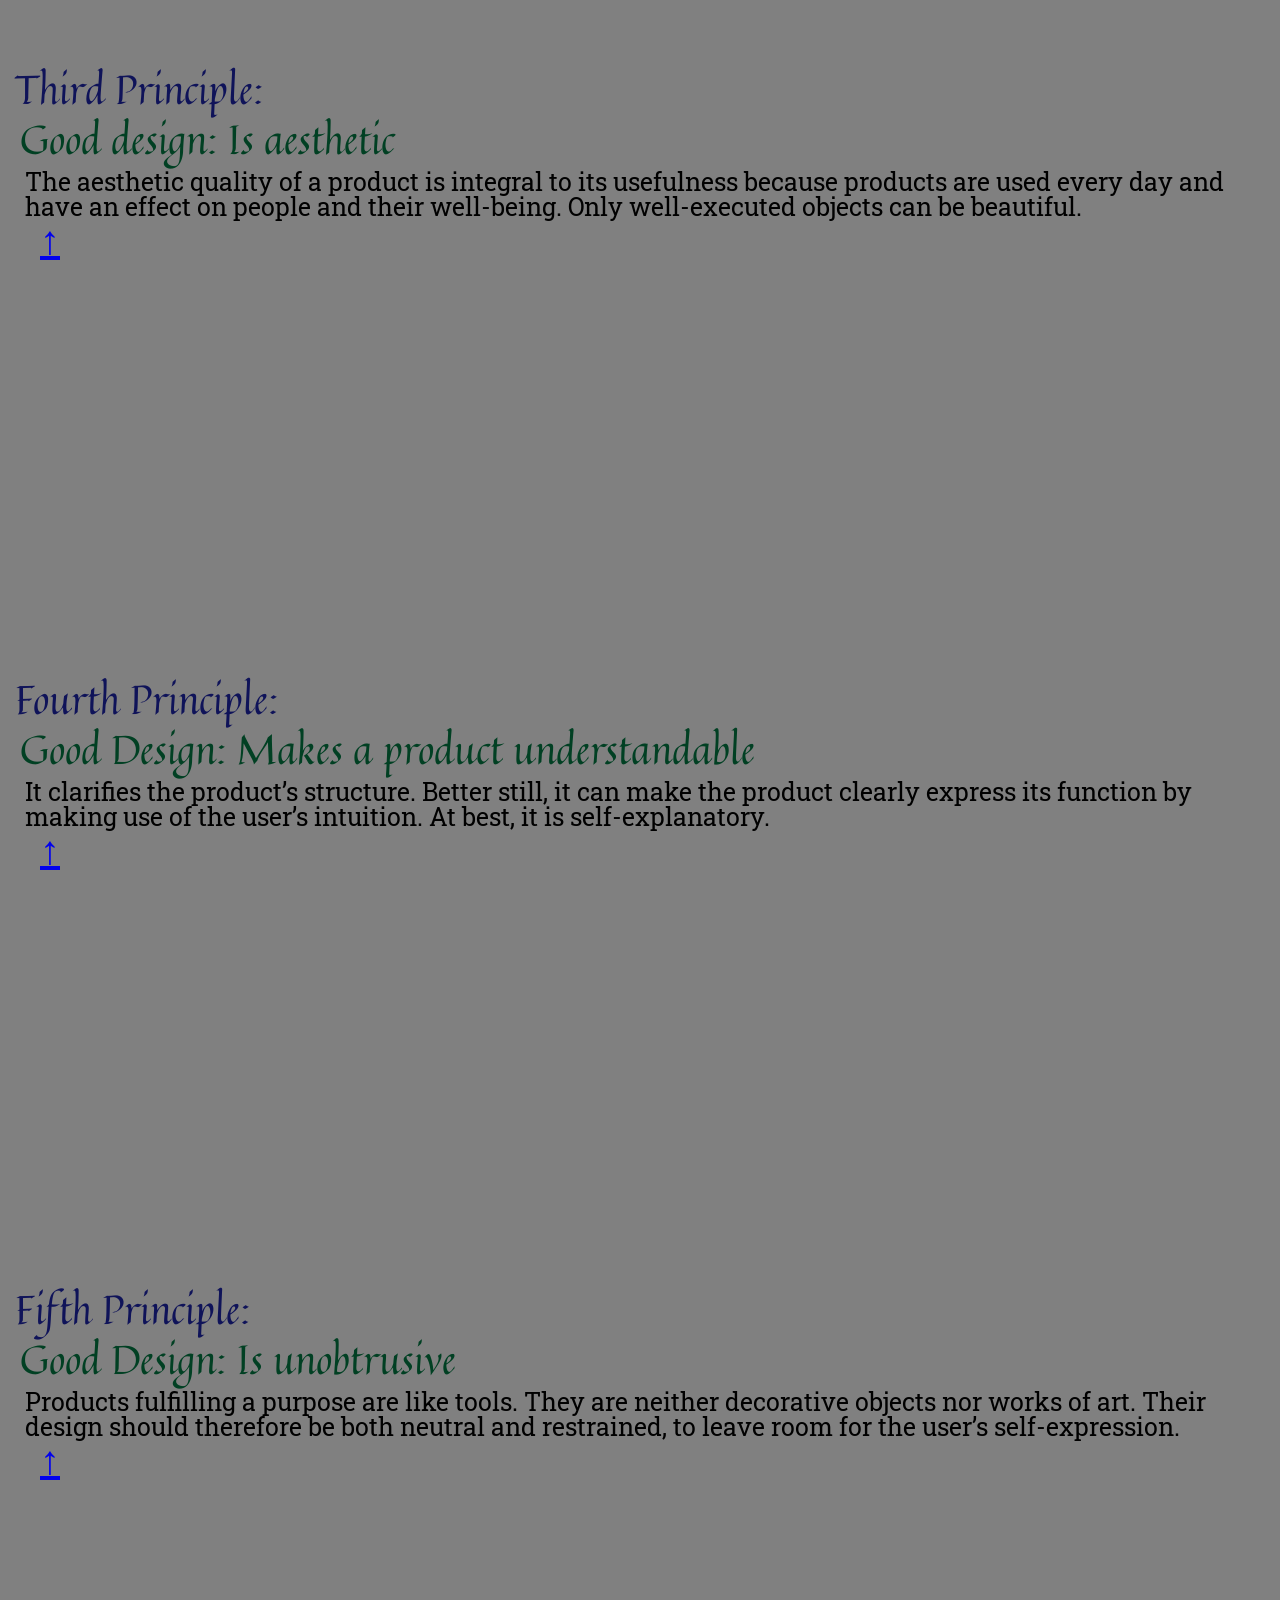
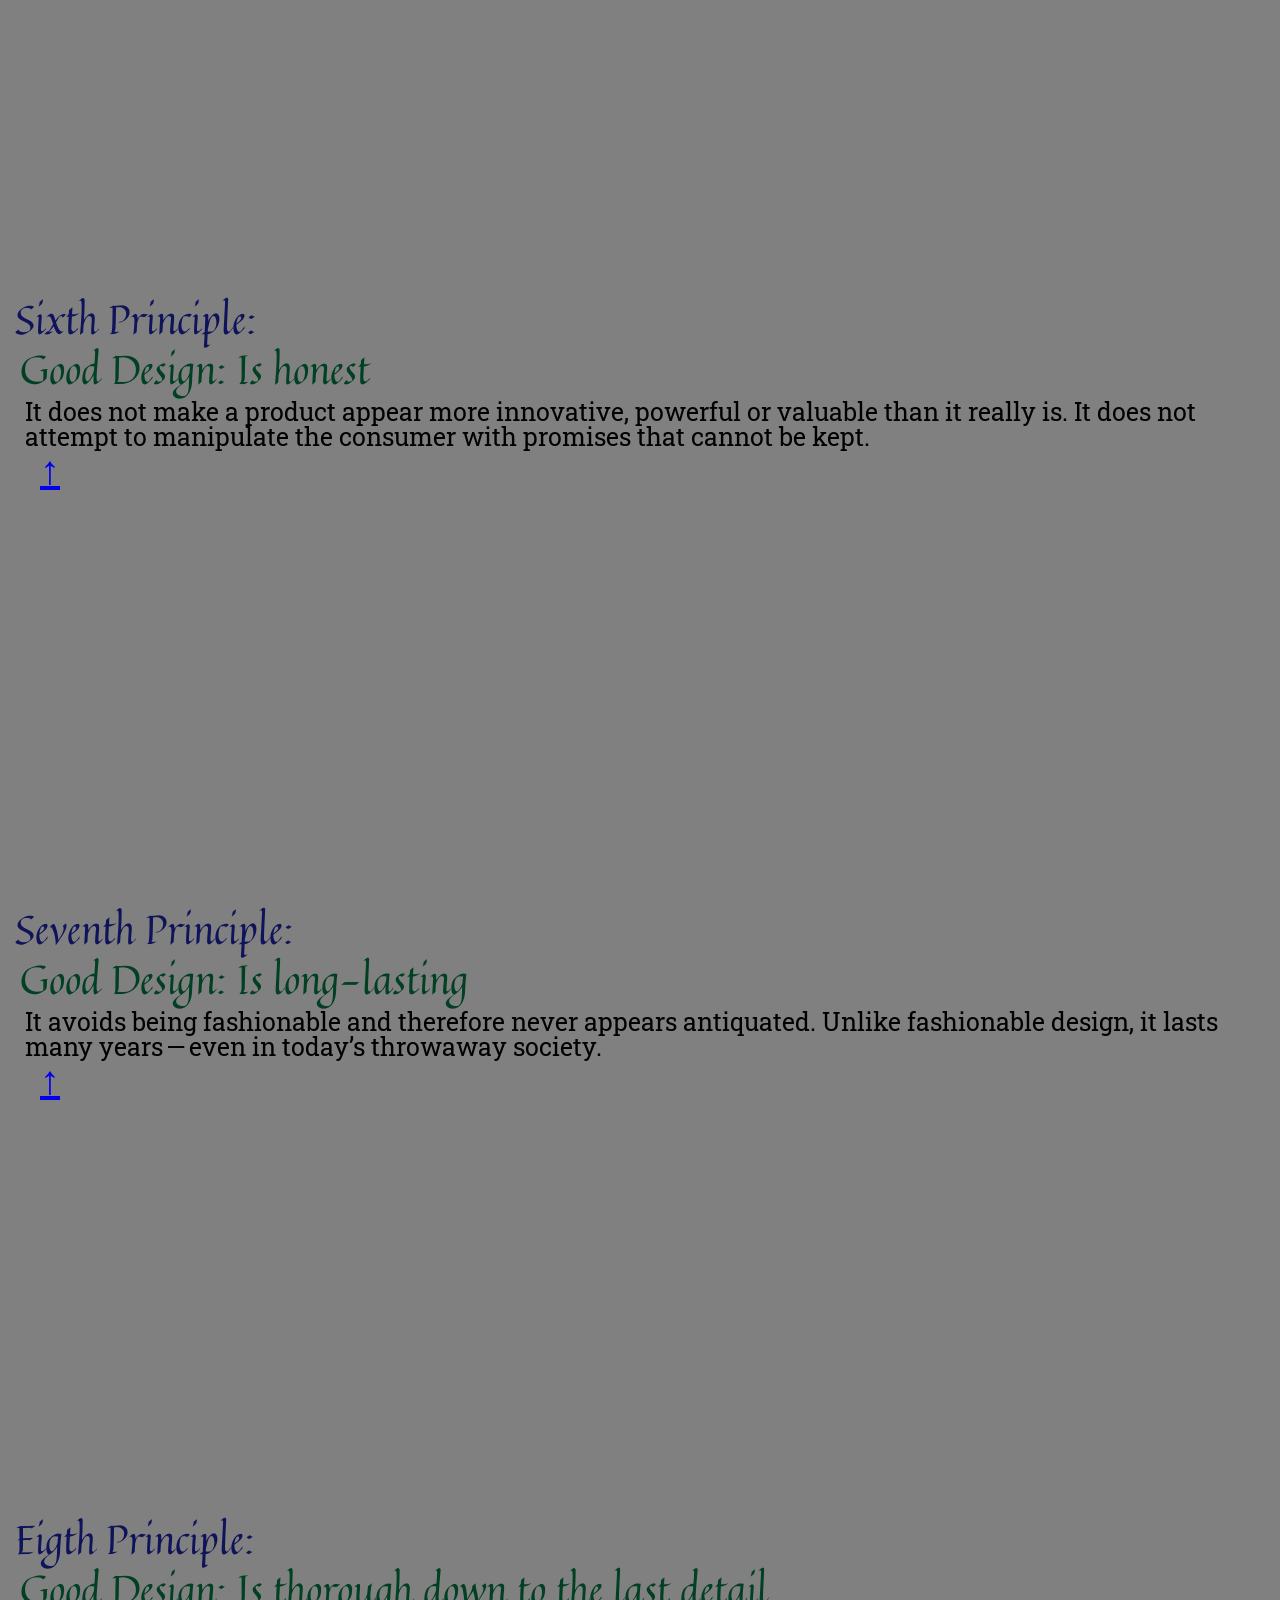
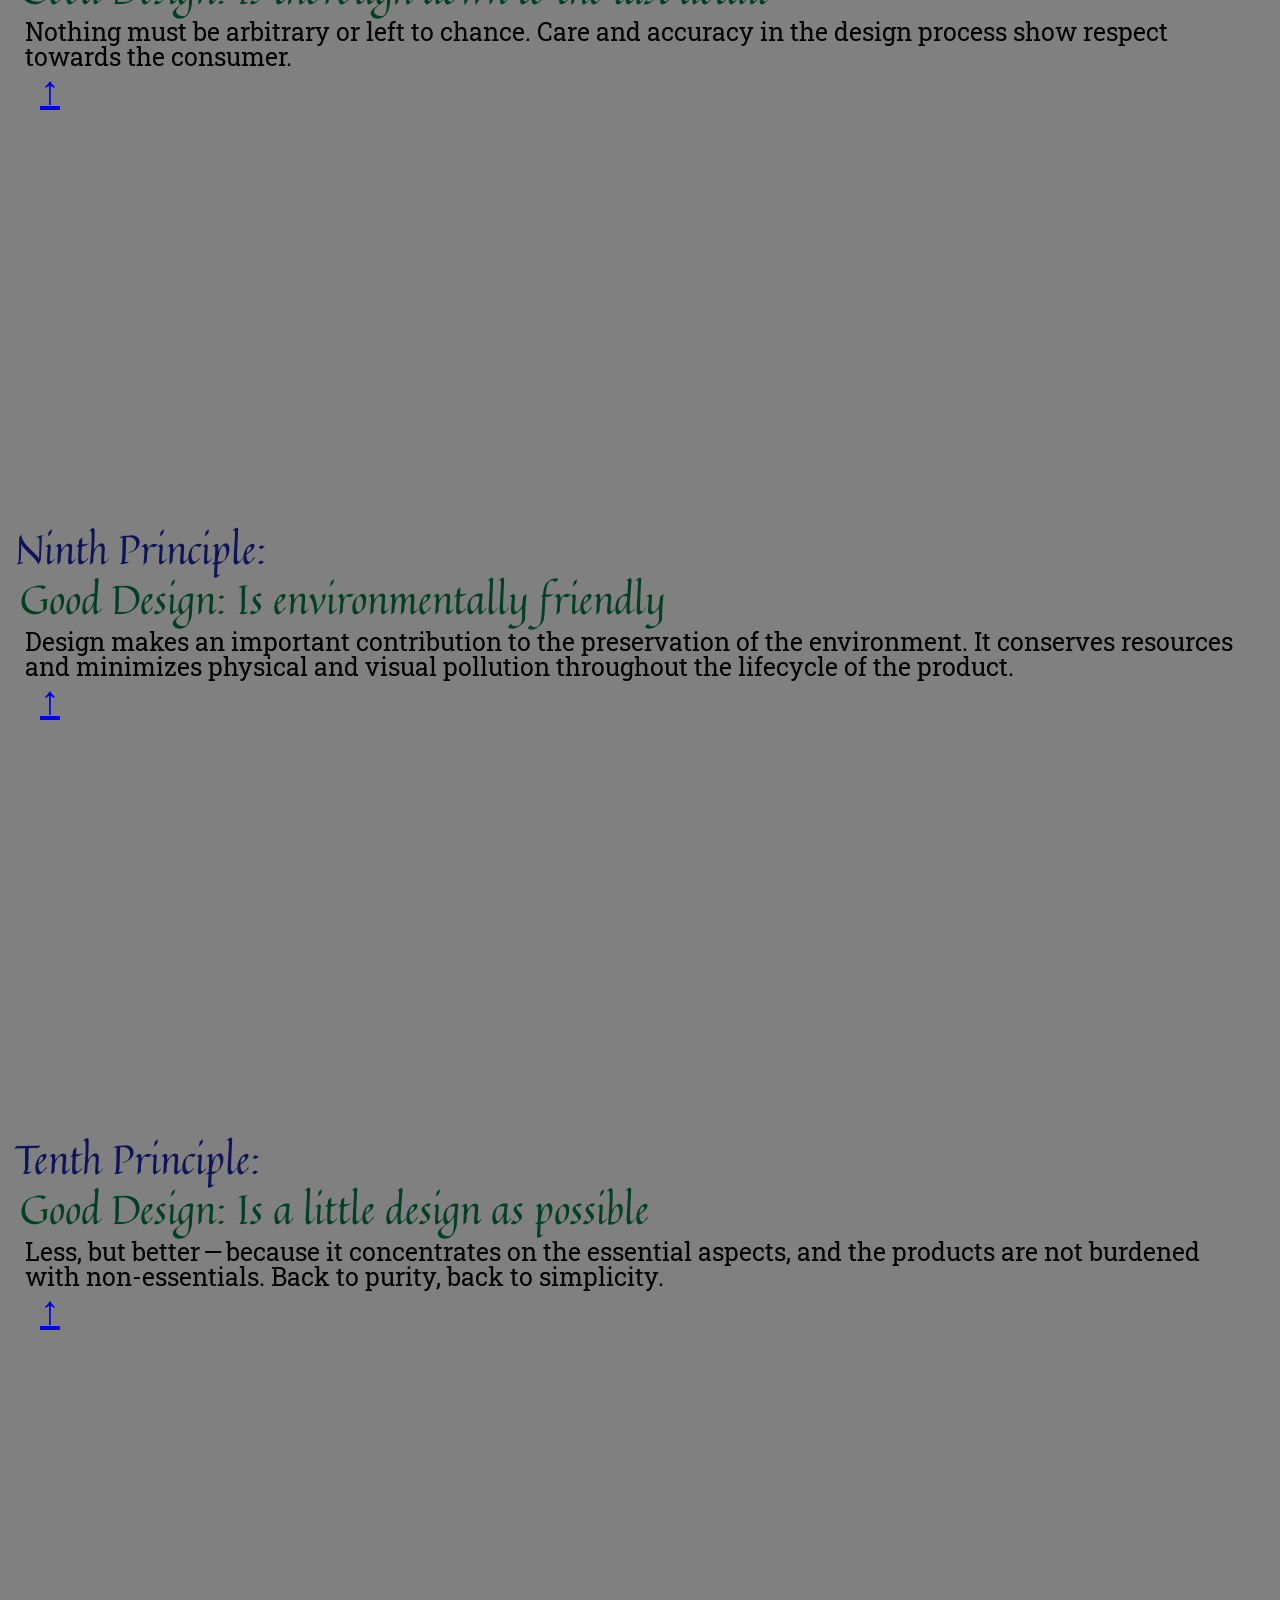
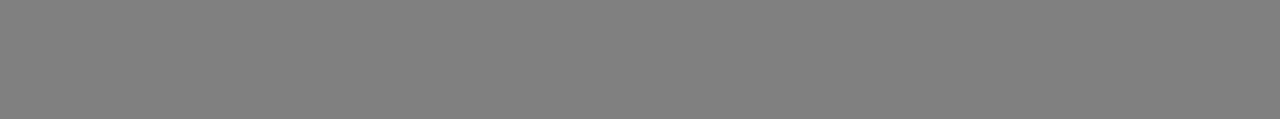
==== commit 6f692827: "Fixed indentation" ====
--- a/site/ten-principles.html
+++ b/site/ten-principles.html
@@ -1,77 +1,79 @@
 <!DOCTYPE html>
 <html lang="en">
-<head>
-   <meta charset="UTF-8">
-  <meta name="viewport" content="width=device-width,initial-scale=1">
-  <title>Katherine Correa | katherinesc</title>
-  <link href="css/reset.css" rel="stylesheet"><!-- DO NOT EDIT THIS LINE -->
-  <link href="css/style.css" rel="stylesheet"><!-- DO NOT EDIT THIS LINE -->
+  <head>
+    <meta charset="UTF-8">
+    <meta name="viewport" content="width=device-width,initial-scale=1">
+    <title>Katherine Correa | katherinesc</title>
+    <link href="css/reset.css" rel="stylesheet"><!-- DO NOT EDIT THIS LINE -->
+    <link href="css/style.css" rel="stylesheet"><!-- DO NOT EDIT THIS LINE -->
 
-  <link rel="preconnect" href="https://fonts.googleapis.com"> <!--Quintessential + Roboto Slab + New Amsterdam-->
-  <link rel="preconnect" href="https://fonts.gstatic.com" crossorigin>
-  <link href="https://fonts.googleapis.com/css2?family=New+Amsterdam&family=Quintessential&family=Roboto+Slab:wght@100..900&display=swap" rel="stylesheet">
-</head>
-<body class="ten-principles-file">
-  <header>
-    <div><img src="https://www.arredativo.it/wp-content/uploads/2016/07/dieterfour.jpg"><img
-      src="https://d2lsod3xpjaepj.cloudfront.net/files/assets/2000/1328/crop169/710.jpg"><img src="https://miro.medium.com/0*X5BaAZGaiue92Lk_"><img
-      src="https://d2lsod3xpjaepj.cloudfront.net/files/assets/2000/1328/crop169/710.jpg"><img src="https://www.arredativo.it/wp-content/uploads/2016/07/dieterfour.jpg"></div>
+    <link rel="preconnect" href="https://fonts.googleapis.com"> <!--Quintessential + Roboto Slab + New Amsterdam-->
+    <link rel="preconnect" href="https://fonts.gstatic.com" crossorigin>
+    <link href="https://fonts.googleapis.com/css2?family=New+Amsterdam&family=Quintessential&family=Roboto+Slab:wght@100..900&display=swap" rel="stylesheet">
+  </head>
+  <body class="ten-principles-file">
+    <header>
+      <div>
+        <img src="https://www.arredativo.it/wp-content/uploads/2016/07/dieterfour.jpg"><img
+        src="https://d2lsod3xpjaepj.cloudfront.net/files/assets/2000/1328/crop169/710.jpg"><img src="https://miro.medium.com/0*X5BaAZGaiue92Lk_"><img
+        src="https://d2lsod3xpjaepj.cloudfront.net/files/assets/2000/1328/crop169/710.jpg"><img src="https://www.arredativo.it/wp-content/uploads/2016/07/dieterfour.jpg">
+      </div>
     </header>
 
-  <main>
-    <nav>
-      <a href="#first-principle">First Principle</a>
-      <a href="#second-principle">Second Principle</a>
-      <a href="#third-principle">Third Principle</a>
-      <a href="#fourth-principle">Fourth Principle</a>
-      <a href="#fifth-principle">Fifth Principle</a>
-      <a href="#sixth-principle">Sixth Principle</a>
-      <a href="#seventh-principle">Seventh Principle</a>
-      <a href="#eigth-principle">Eigth Principle</a>
-      <a href="#ninth-principle">Ninth Principle</a>
-      <a href="#tenth-principle">Tenth Principle</a>
-    </nav>
+    <main>
+      <nav>
+        <a href="#first-principle">First Principle</a>
+        <a href="#second-principle">Second Principle</a>
+        <a href="#third-principle">Third Principle</a>
+        <a href="#fourth-principle">Fourth Principle</a>
+        <a href="#fifth-principle">Fifth Principle</a>
+        <a href="#sixth-principle">Sixth Principle</a>
+        <a href="#seventh-principle">Seventh Principle</a>
+        <a href="#eigth-principle">Eigth Principle</a>
+        <a href="#ninth-principle">Ninth Principle</a>
+        <a href="#tenth-principle">Tenth Principle</a>
+      </nav>
 
-    <h3 id="first-principle">First Principle: </h3>
-    <h4>Is Inovative</h4>
-    <h5>The possibilities for progression are not, by any means, exhausted. Technological development is always offering new opportunities for original designs. But imaginative design always develops in tandem with improving technology, and can never be an end in itself. <a href="#">↑</a> </h5>
+      <h3 id="first-principle">First Principle: </h3>
+      <h4>Good design: Is inovative</h4>
+      <h5>The possibilities for progression are not, by any means, exhausted. Technological development is always offering new opportunities for original designs. But imaginative design always develops in tandem with improving technology, and can never be an end in itself. <a href="#">↑</a> </h5>
 
-    <h3 id="second-principle">Second Principle: </h3>
-    <h4>Makes a product useful</h4>
-    <h5>A product is bought to be used. It has to satisfy not only functional, but also psychological and aesthetic criteria. Good design emphasizes the usefulness of a product whilst disregarding anything that could detract from it.<a href="#">↑</a></h5>
+      <h3 id="second-principle">Second Principle: </h3>
+      <h4>Good design: Makes a product useful</h4>
+      <h5>A product is bought to be used. It has to satisfy not only functional, but also psychological and aesthetic criteria. Good design emphasizes the usefulness of a product whilst disregarding anything that could detract from it.<a href="#">↑</a></h5>
 
-    <h3 id="third-principle">Third Principle:</h3>
-    <h4>Is Aesthetic</h4>
-    <h5>The aesthetic quality of a product is integral to its usefulness because products are used every day and have an effect on people and their well-being. Only well-executed objects can be beautiful.<a href="#">↑</a></h5>
+      <h3 id="third-principle">Third Principle:</h3>
+      <h4>Good design: Is aesthetic</h4>
+      <h5>The aesthetic quality of a product is integral to its usefulness because products are used every day and have an effect on people and their well-being. Only well-executed objects can be beautiful.<a href="#">↑</a></h5>
 
-    <h3 id="fourth-principle">Fourth Principle:</h3>
-    <h4>Makes a product understandable</h4>
-    <h5>It clarifies the product’s structure. Better still, it can make the product clearly express its function by making use of the user’s intuition. At best, it is self-explanatory.<a href="#">↑</a></h5>
+      <h3 id="fourth-principle">Fourth Principle:</h3>
+      <h4>Good Design: Makes a product understandable</h4>
+      <h5>It clarifies the product’s structure. Better still, it can make the product clearly express its function by making use of the user’s intuition. At best, it is self-explanatory.<a href="#">↑</a></h5>
 
-    <h3 id="fifth-principle">Fifth Principle: </h3>
-    <h4>Is unobtrusive</h4>
-    <h5>Products fulfilling a purpose are like tools. They are neither decorative objects nor works of art. Their design should therefore be both neutral and restrained, to leave room for the user’s self-expression.<a href="#">↑</a></h5>
+      <h3 id="fifth-principle">Fifth Principle: </h3>
+      <h4>Good Design: Is unobtrusive</h4>
+      <h5>Products fulfilling a purpose are like tools. They are neither decorative objects nor works of art. Their design should therefore be both neutral and restrained, to leave room for the user’s self-expression.<a href="#">↑</a></h5>
 
-    <h3 id="sixth-principle">Sixth Principle: </h3>
-    <h4>Is honest</h4>
-    <h5>It does not make a product appear more innovative, powerful or valuable than it really is. It does not attempt to manipulate the consumer with promises that cannot be kept.<a href="#">↑</a></h5>
+      <h3 id="sixth-principle">Sixth Principle: </h3>
+      <h4>Good Design: Is honest</h4>
+      <h5>It does not make a product appear more innovative, powerful or valuable than it really is. It does not attempt to manipulate the consumer with promises that cannot be kept.<a href="#">↑</a></h5>
 
-    <h3 id="seventh-principle">Seventh Principle: </h3>
-    <h4>Is long-lasting</h4>
-    <h5>It avoids being fashionable and therefore never appears antiquated. Unlike fashionable design, it lasts many years — even in today’s throwaway society.<a href="#">↑</a></h5>
+      <h3 id="seventh-principle">Seventh Principle: </h3>
+      <h4>Good Design: Is long-lasting</h4>
+      <h5>It avoids being fashionable and therefore never appears antiquated. Unlike fashionable design, it lasts many years — even in today’s throwaway society.<a href="#">↑</a></h5>
 
-    <h3 id="eigth-principle">Eigth Principle: </h3>
-    <h4>Is thorough down to the last detail</h4>
-    <h5>Nothing must be arbitrary or left to chance. Care and accuracy in the design process show respect towards the consumer.<a href="#">↑</a></h5>
+      <h3 id="eigth-principle">Eigth Principle: </h3>
+      <h4>Good Design: Is thorough down to the last detail</h4>
+      <h5>Nothing must be arbitrary or left to chance. Care and accuracy in the design process show respect towards the consumer.<a href="#">↑</a></h5>
 
-    <h3 id="ninth-principle">Ninth Principle: </h3>
-    <h4>Is environmentally friendly</h4>
-    <h5>Design makes an important contribution to the preservation of the environment. It conserves resources and minimizes physical and visual pollution throughout the lifecycle of the product.<a href="#">↑</a></h5>
+      <h3 id="ninth-principle">Ninth Principle: </h3>
+      <h4>Good Design: Is environmentally friendly</h4>
+      <h5>Design makes an important contribution to the preservation of the environment. It conserves resources and minimizes physical and visual pollution throughout the lifecycle of the product.<a href="#">↑</a></h5>
 
-    <h3 id="tenth-principle">Tenth Principle: </h3>
-    <h4>Is a little design as possible</h4>
-    <h5>Less, but better — because it concentrates on the essential aspects, and the products are not burdened with non-essentials. Back to purity, back to simplicity.<a href="#">↑</a></h5>
+      <h3 id="tenth-principle">Tenth Principle: </h3>
+      <h4>Good Design: Is a little design as possible</h4>
+      <h5>Less, but better — because it concentrates on the essential aspects, and the products are not burdened with non-essentials. Back to purity, back to simplicity.<a href="#">↑</a></h5>
 
-  </main>
-</body>
+    </main>
+  </body>
 </html>
--- a/site/css/style.css
+++ b/site/css/style.css
@@ -1,12 +1,10 @@
-body {
-  background-image: linear-gradient(rgba(0,0,0,0.3)), url("../img/dieter-rams-5.jpg");
-  background-attachment: fixed;
+.index-file {
+  background-image: linear-gradient(rgba(0,0,0,0.3)), url("../img/dieter-rams-1.jpg");
   height: 100vh;
   background-size: cover;
   background-position: center;
   background-repeat: no-repeat;
 }
-
 
 img{
   display:inline-block;
@@ -29,29 +27,39 @@
   color:whitesmoke;
 }
 
+.ten-principles-file {
+  background-color: gray;
+}
+
+.ten-principles-file a{
+  font-family:"Quintessential", sans-serif;
+  font-size:40px;
+  display:block;
+  padding-left:15px;
+}
+
 h3{
   padding-top:30px;
   font-family:"Quintessential", sans-serif;
   font-size:40px;
   padding-left:15px;
   color:#0F1359;
-  background-color: gray;
 }
 
 h4{
   padding-left:20px;
+  padding-top:10px;
   font-family:"Quintessential", sans-serif;
   font-size:40px;
   color:#014023;
-  background-color: gray;
 }
 
 h5{
   padding-left:25px;
+  padding-right:25px;
   padding-top:10px;
   font-size:25px;
   padding-bottom:30px;
   font-family: "Roboto Slab", sans-serif;
   height: 50vh;
-  background-color: gray;
 }
